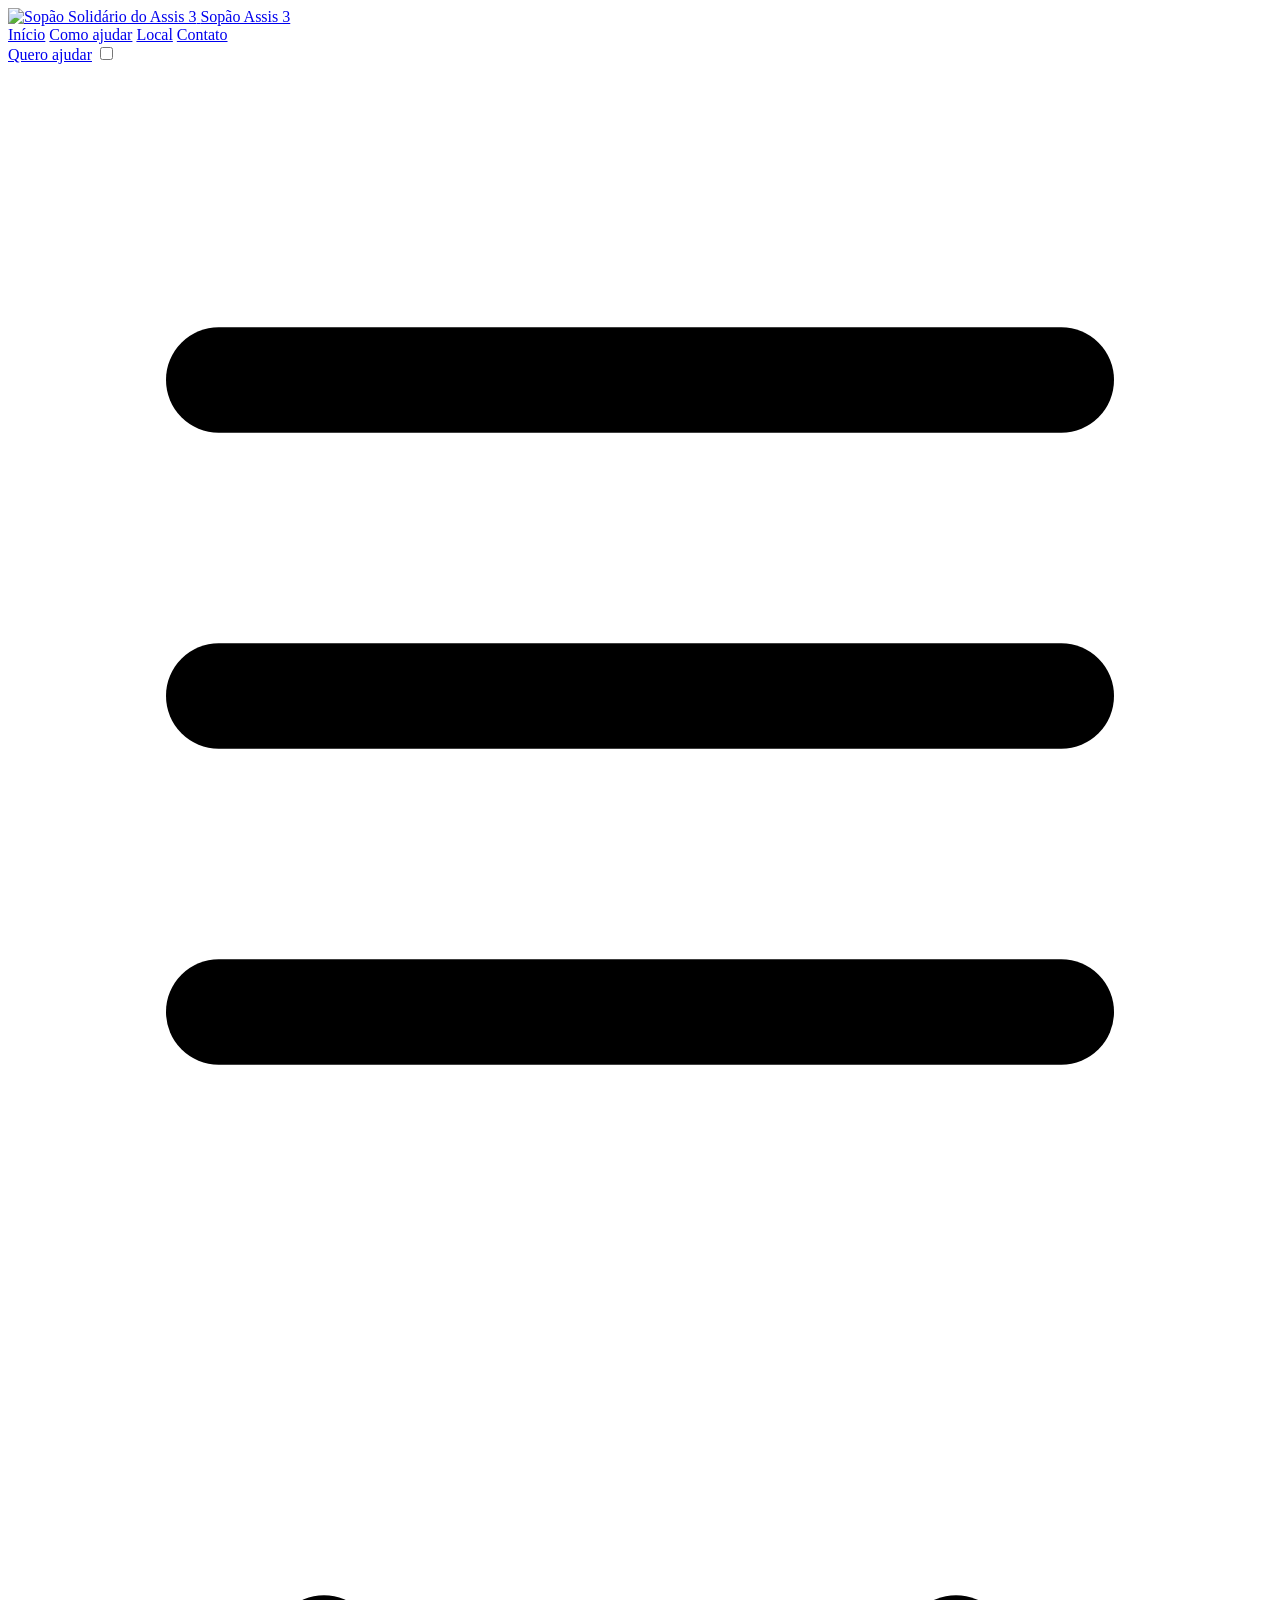
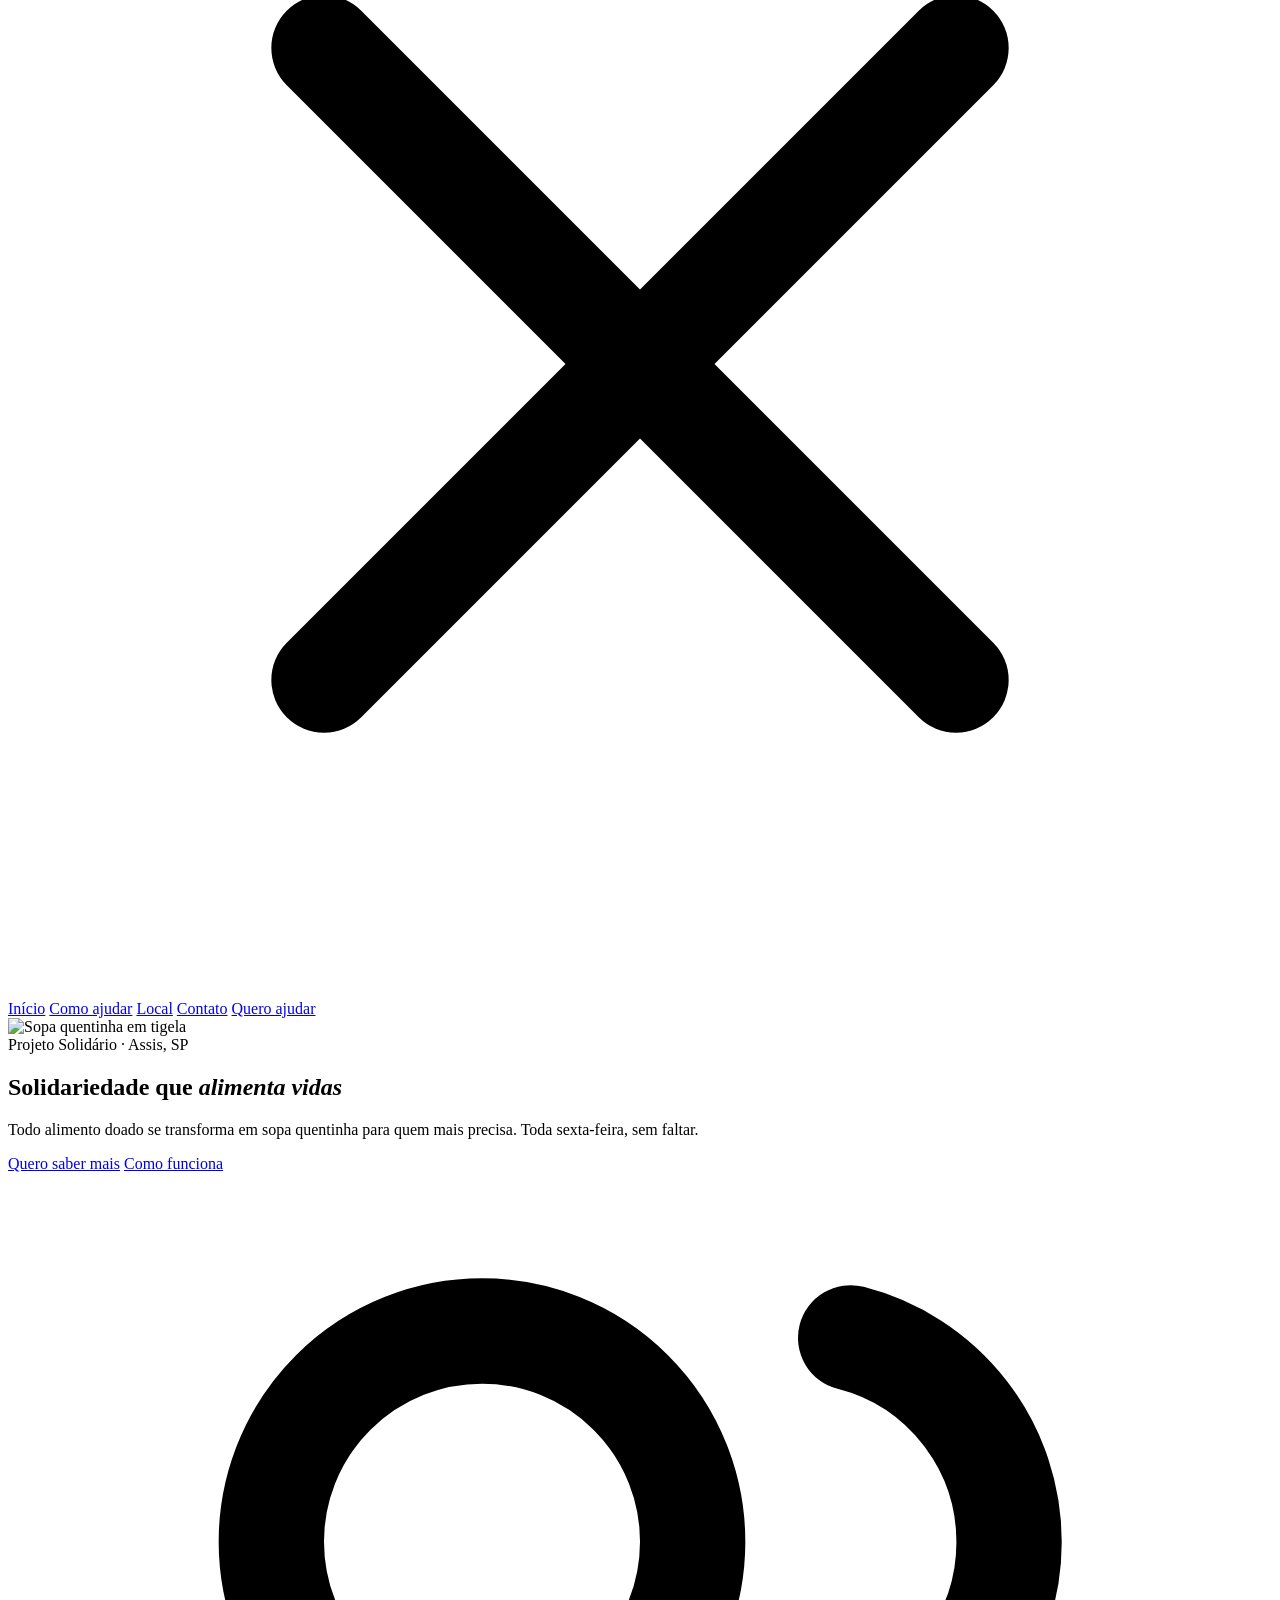
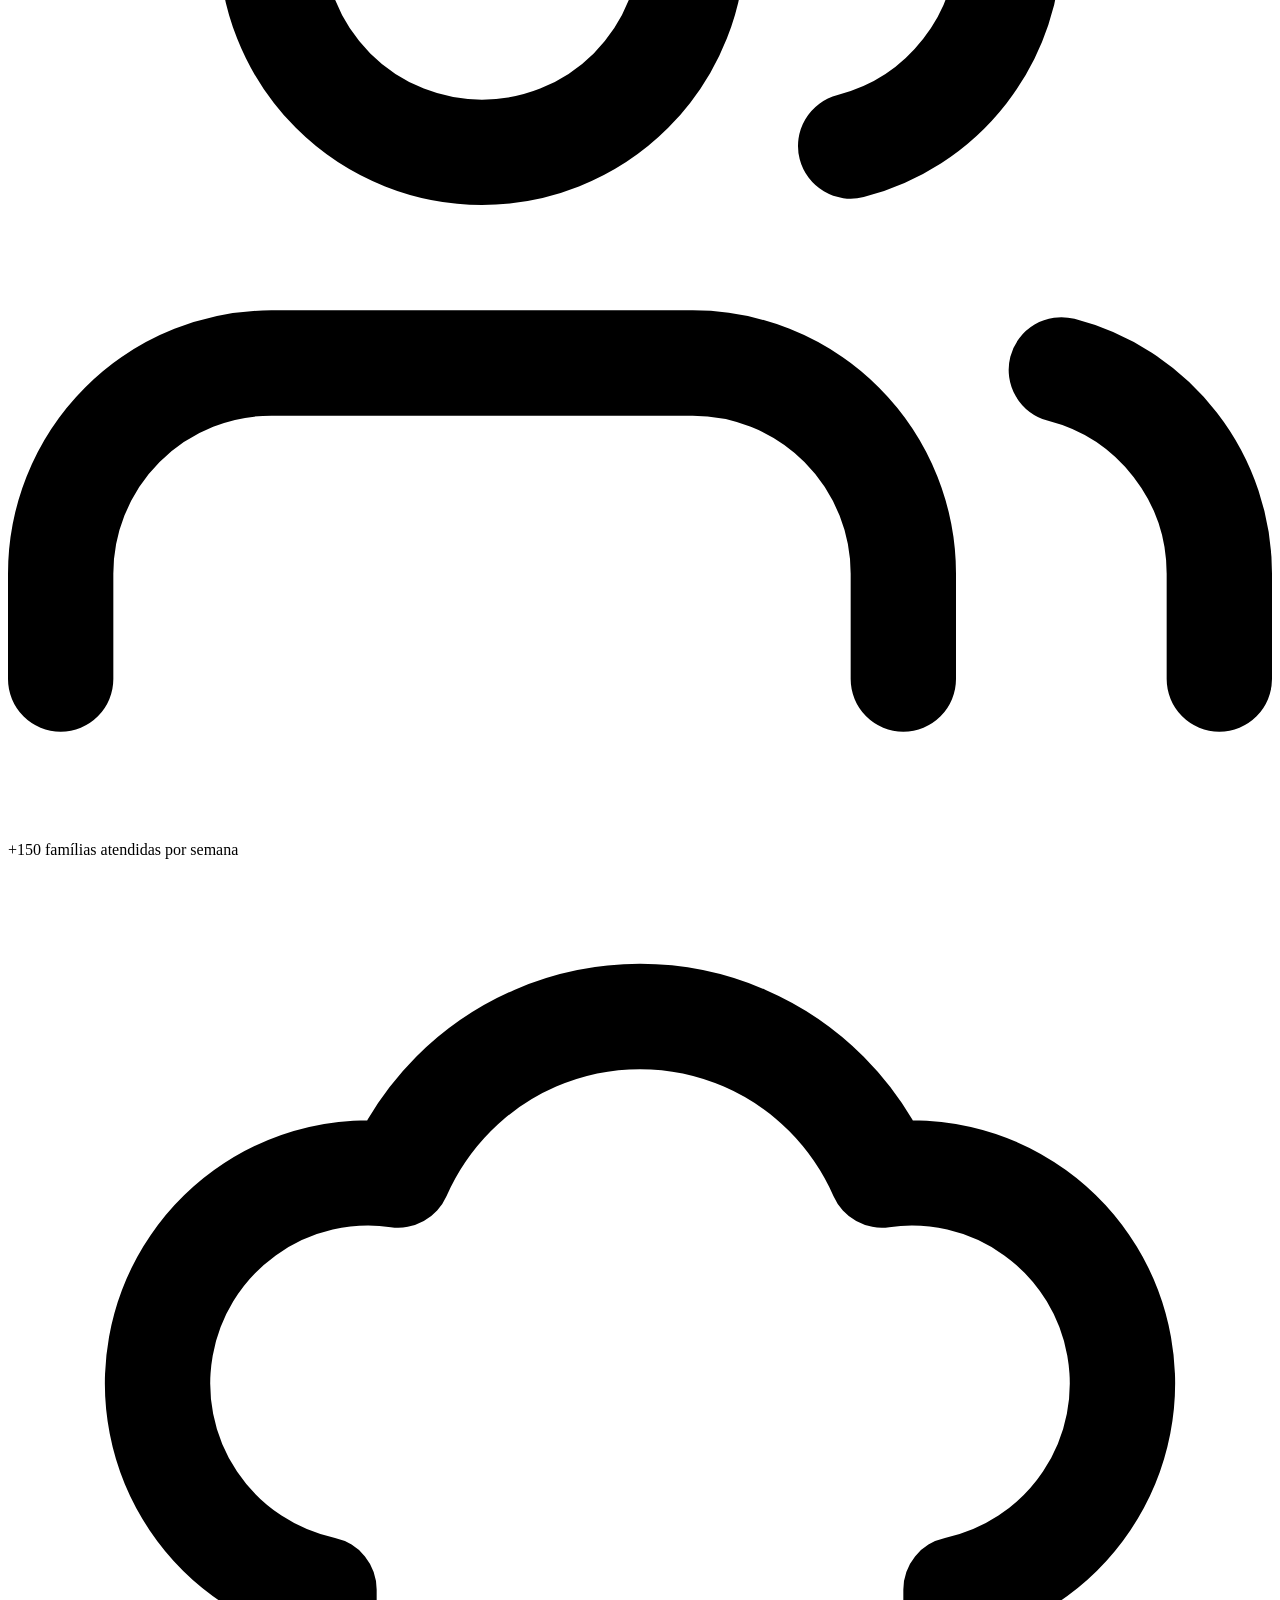
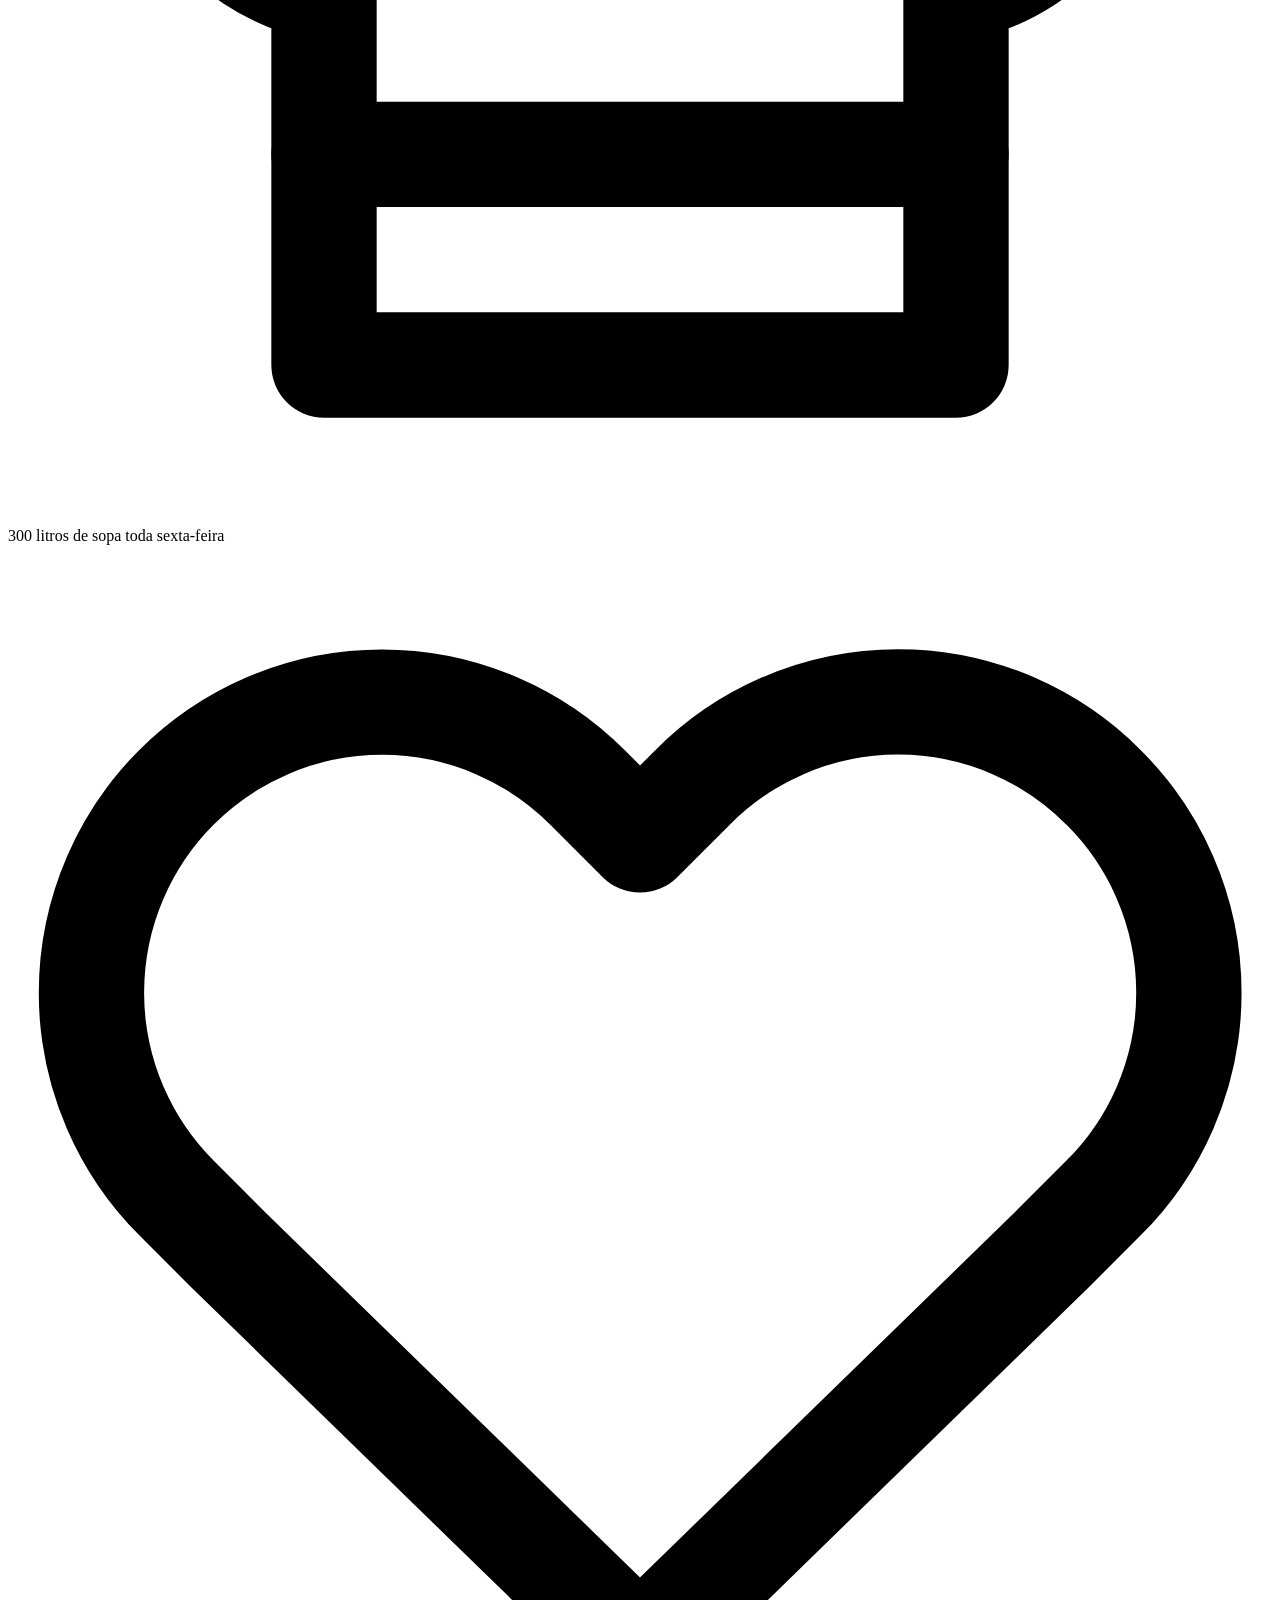
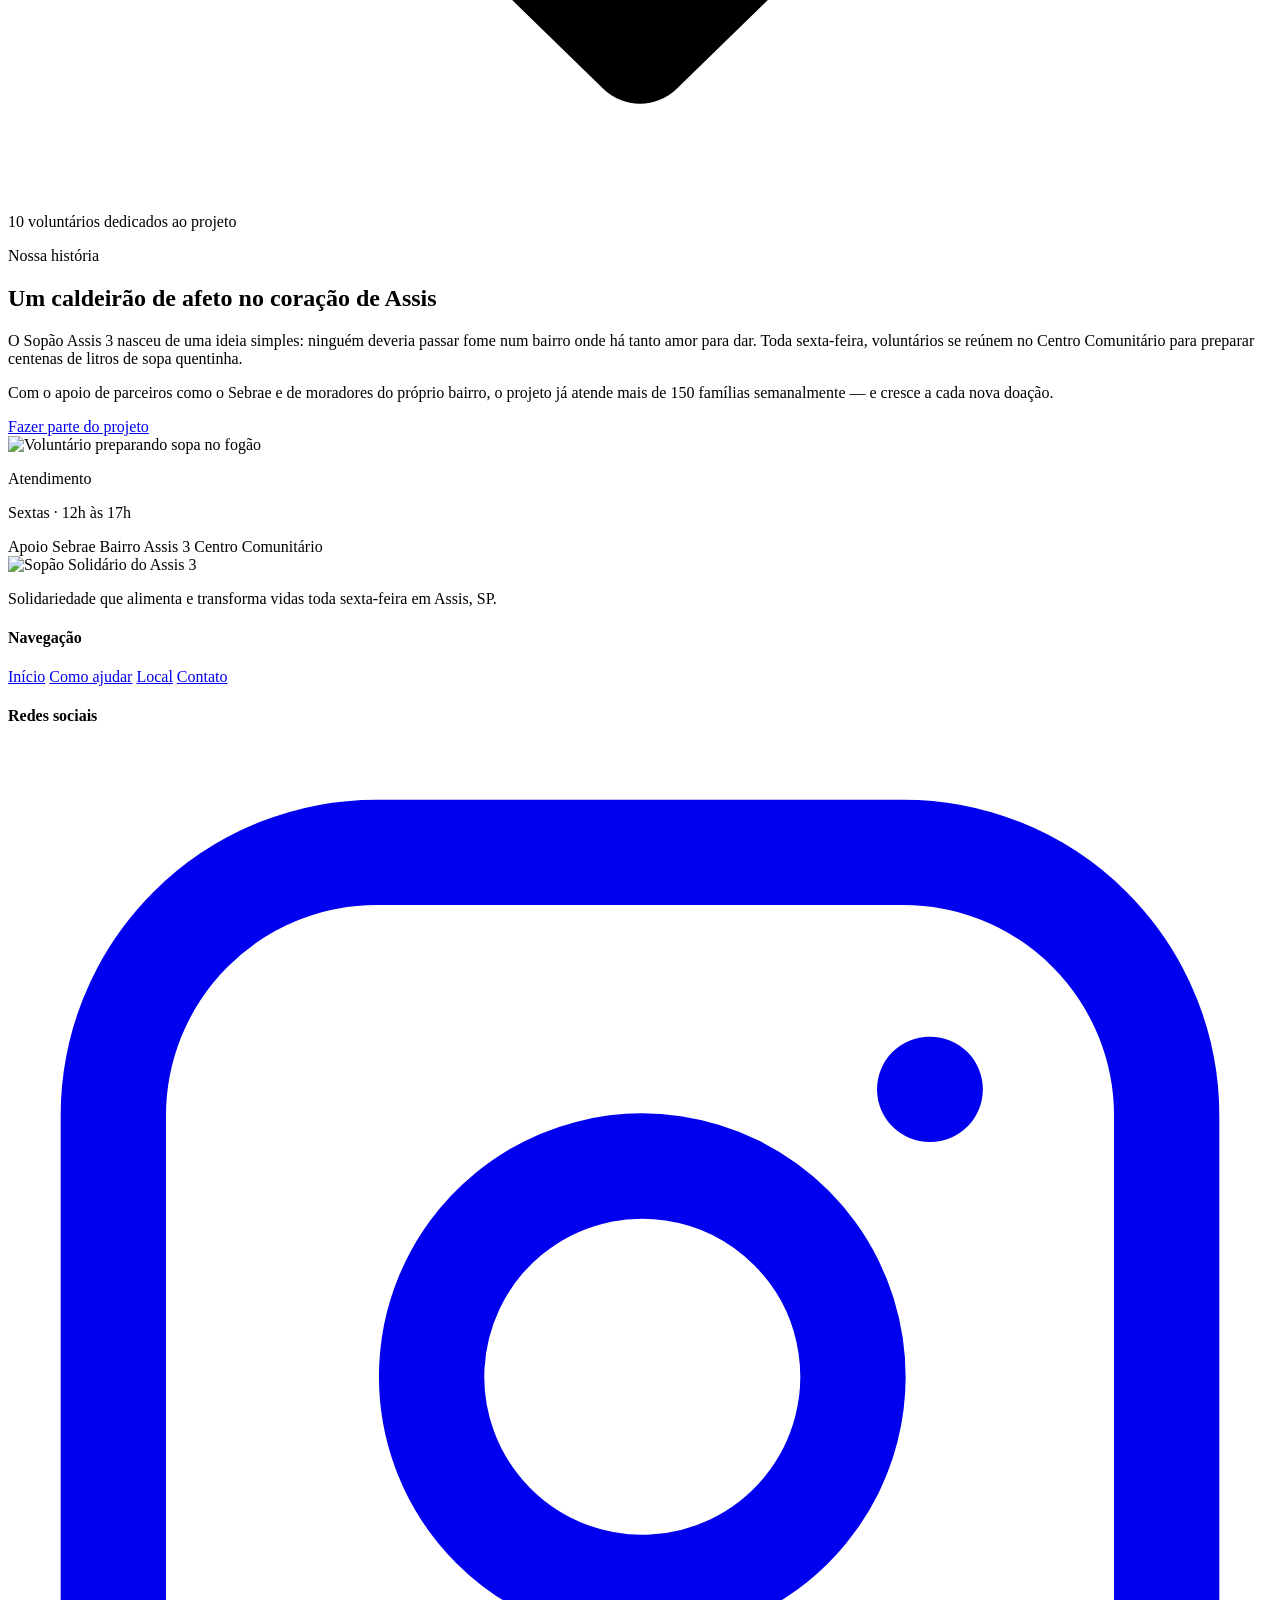
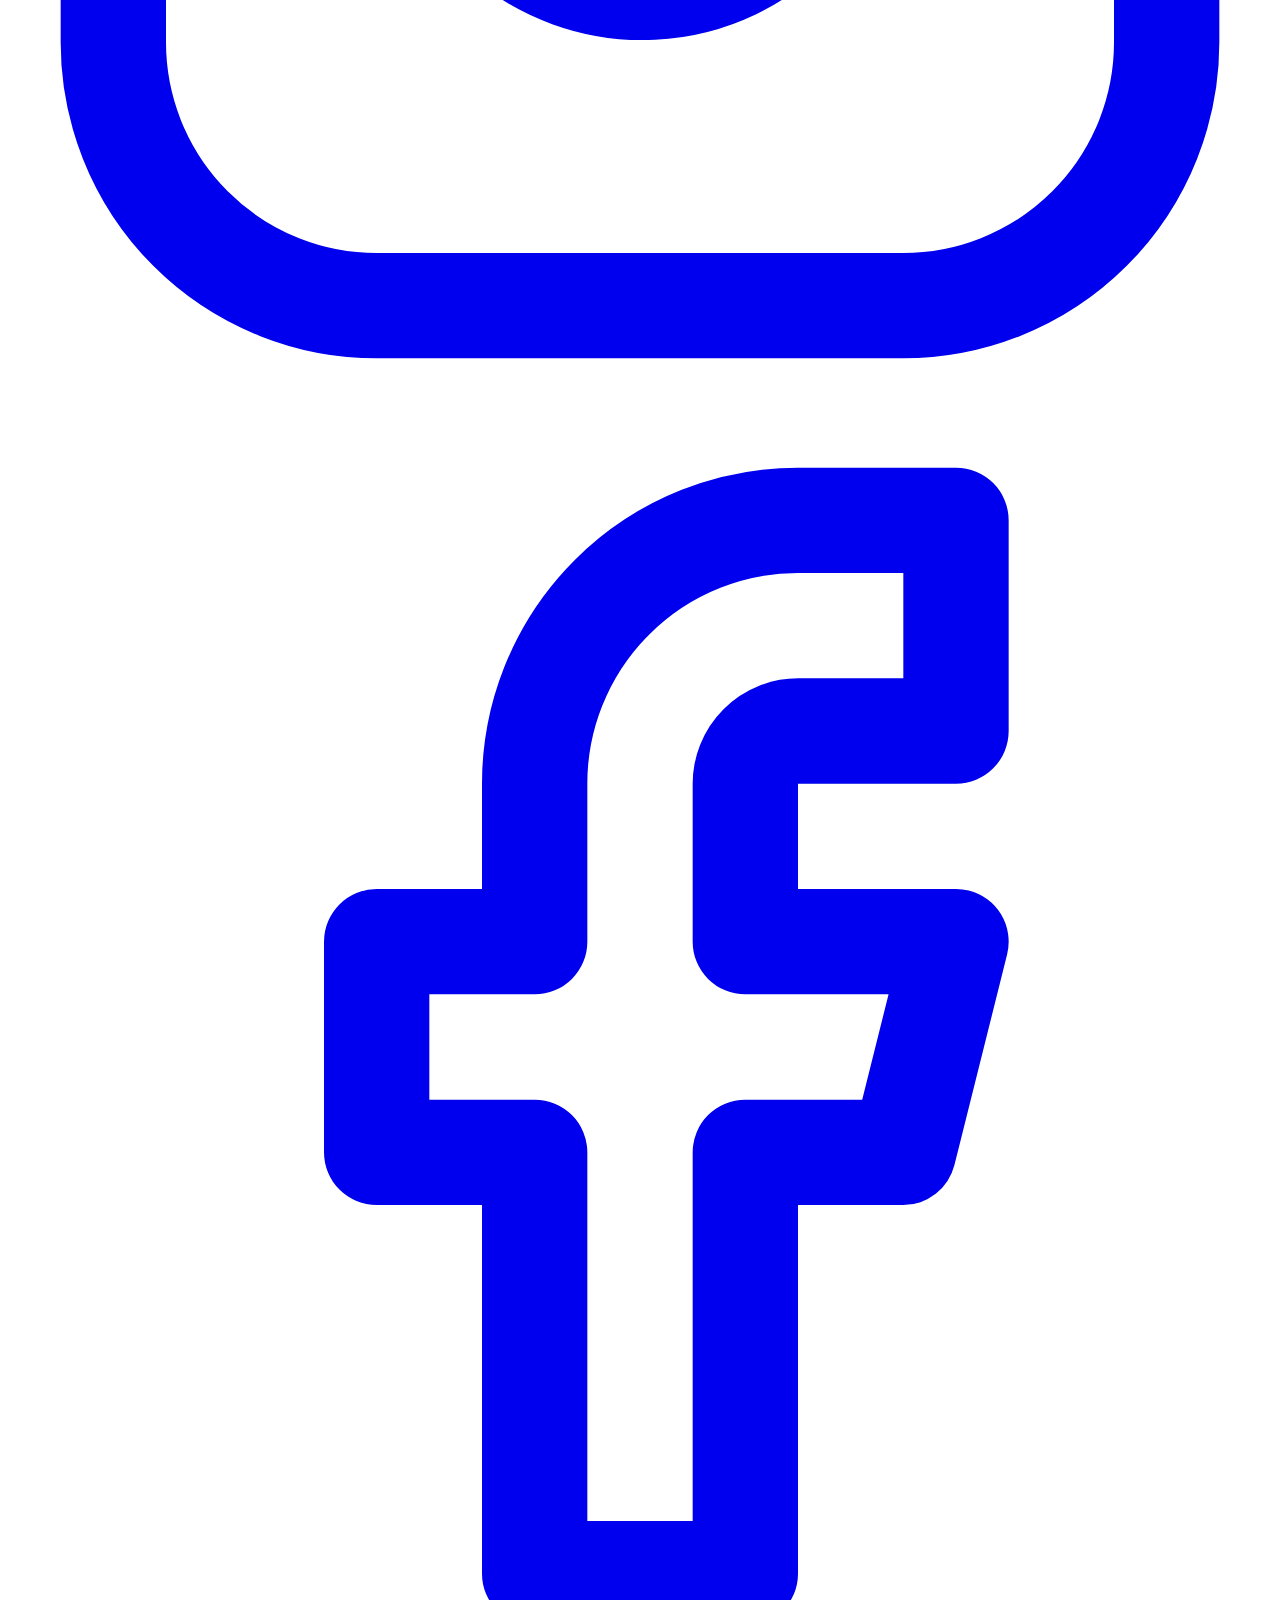
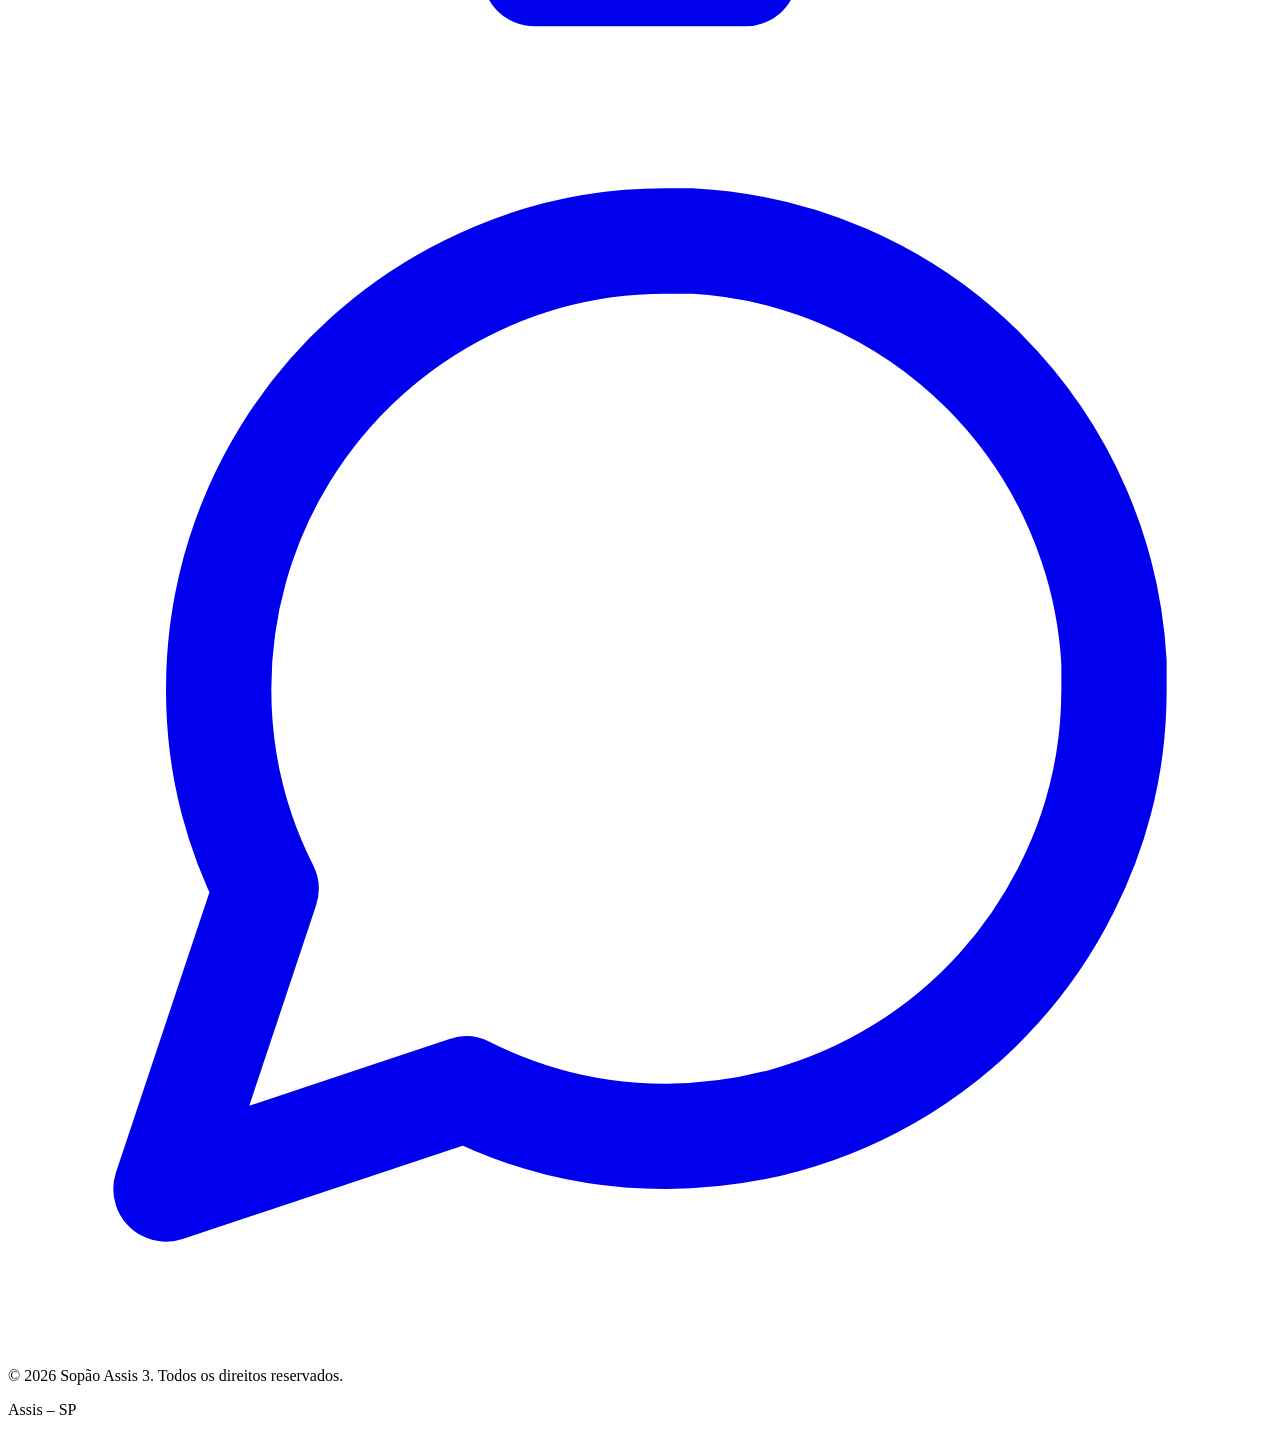
==== index.html @ 54052d15 "Add files via upload" ====
<!DOCTYPE html>
<html lang="pt-BR">
  <head>
    <meta charset="UTF-8" />
    <meta name="viewport" content="width=device-width, initial-scale=1.0" />
    <title>Sopão Assis 3</title>
    <meta name="description" content="Solidariedade que alimenta e transforma vidas toda sexta-feira em Assis, SP." />
    <link rel="preconnect" href="https://fonts.googleapis.com">
    <link rel="preconnect" href="https://fonts.gstatic.com" crossorigin>
    <link href="https://fonts.googleapis.com/css2?family=Fraunces:ital,opsz,wght@0,9..144,300;0,9..144,400;0,9..144,500;0,9..144,600;1,9..144,300;1,9..144,400;1,9..144,500&family=Plus+Jakarta+Sans:wght@400;500;600&display=swap" rel="stylesheet">
    <link rel="stylesheet" href="/styles/styles.css">
  </head>
  <body>
    <header class="site-header">
      <div class="nav-row">
        <a href="index.html" class="brand">
          <img class="logo" src="assets/foto/Logo_Sopao.png" alt="Sopão Solidário do Assis 3">
          <span>Sopão Assis 3</span>
        </a>

        <nav class="nav-links">
          <a href="index.html" aria-current="page">Início</a>
          <a href="como-ajudar.html">Como ajudar</a>
          <a href="Local.html">Local</a>
          <a href="contato.html">Contato</a>
          
        </nav>

        <div class="nav-actions">
          <a href="contato.html" class="btn btn-white nav-cta">Quero ajudar</a>
          <input type="checkbox" id="nav-toggle" class="nav-toggle" />
          <label for="nav-toggle" class="nav-toggle-label" aria-label="Abrir menu">
            <svg class="icon-menu" viewBox="0 0 24 24" fill="none" stroke="currentColor" stroke-width="2" stroke-linecap="round" stroke-linejoin="round"><line x1="4" y1="6" x2="20" y2="6"/><line x1="4" y1="12" x2="20" y2="12"/><line x1="4" y1="18" x2="20" y2="18"/></svg>
            <svg class="icon-close" viewBox="0 0 24 24" fill="none" stroke="currentColor" stroke-width="2" stroke-linecap="round" stroke-linejoin="round"><line x1="18" y1="6" x2="6" y2="18"/><line x1="6" y1="6" x2="18" y2="18"/></svg>
          </label>
        </div>
      </div>

      <div class="mobile-menu">
        <a href="index.html">Início</a>
        <a href="como-ajudar.html">Como ajudar</a>
        <a href="Local.html">Local</a>
        <a href="contato.html">Contato</a>
        <a href="contato.html" class="btn btn-white">Quero ajudar</a>
      </div>
    </header>
    <main>
      <section class="hero">
        <img class="hero-bg" src="https://images.unsplash.com/photo-1696071506684-98cc784a89df?w=1400&h=700&fit=crop&auto=format" alt="Sopa quentinha em tigela" />
        <div class="hero-overlay"></div>
        <div class="hero-inner">
          <span class="hero-badge">
            <span class="pulse-dot"></span>
            Projeto Solidário &middot; Assis, SP
          </span>
          <h1 class="hero-title">Solidariedade que <em>alimenta vidas</em></h1>
          <p class="hero-lead">Todo alimento doado se transforma em sopa quentinha para quem mais precisa. Toda sexta-feira, sem faltar.</p>
          <div class="hero-actions">
            <a href="como-ajudar.html" class="btn btn-white">Quero saber mais</a>
            <a href="contato.html" class="btn btn-outline-white">Como funciona</a>
          </div>
        </div>
      </section>

      <section class="stats">
        <div class="stats-grid">
          <div class="stat">
            <div class="stat-icon"><svg viewBox="0 0 24 24" fill="none" stroke="currentColor" stroke-width="2" stroke-linecap="round" stroke-linejoin="round"><path d="M17 21v-2a4 4 0 0 0-4-4H5a4 4 0 0 0-4 4v2"/><circle cx="9" cy="7" r="4"/><path d="M23 21v-2a4 4 0 0 0-3-3.87"/><path d="M16 3.13a4 4 0 0 1 0 7.75"/></svg></div>
            <span class="stat-value">+150 fam&iacute;lias</span>
            <span class="stat-label">atendidas por semana</span>
          </div>
          <div class="stat">
            <div class="stat-icon"><svg viewBox="0 0 24 24" fill="none" stroke="currentColor" stroke-width="2" stroke-linecap="round" stroke-linejoin="round"><path d="M6 13.87A4 4 0 0 1 7.41 6a5.11 5.11 0 0 1 1.05-1.54 5 5 0 0 1 7.08 0A5.11 5.11 0 0 1 16.59 6 4 4 0 0 1 18 13.87V21H6Z"/><line x1="6" y1="17" x2="18" y2="17"/></svg></div>
            <span class="stat-value">300 litros</span>
            <span class="stat-label">de sopa toda sexta-feira</span>
          </div>
          <div class="stat">
            <div class="stat-icon"><svg viewBox="0 0 24 24" fill="none" stroke="currentColor" stroke-width="2" stroke-linecap="round" stroke-linejoin="round"><path d="M20.8 4.6a5.5 5.5 0 0 0-7.8 0L12 5.6l-1-1a5.5 5.5 0 0 0-7.8 7.8l1 1L12 21l7.8-7.6 1-1a5.5 5.5 0 0 0 0-7.8z"/></svg></div>
            <span class="stat-value">10 volunt&aacute;rios</span>
            <span class="stat-label">dedicados ao projeto</span>
          </div>
        </div>
      </section>

      <section class="story">
        <div>
          <p class="eyebrow">Nossa hist&oacute;ria</p>
          <h2>Um caldeir&atilde;o de afeto no cora&ccedil;&atilde;o de Assis</h2>
          <p>O Sop&atilde;o Assis 3 nasceu de uma ideia simples: ningu&eacute;m deveria passar fome num bairro onde h&aacute; tanto amor para dar. Toda sexta-feira, volunt&aacute;rios se re&uacute;nem no Centro Comunit&aacute;rio para preparar centenas de litros de sopa quentinha.</p>
          <p>Com o apoio de parceiros como o Sebrae e de moradores do pr&oacute;prio bairro, o projeto j&aacute; atende mais de 150 fam&iacute;lias semanalmente &mdash; e cresce a cada nova doa&ccedil;&atilde;o.</p>
          <a href="como-ajudar.html" class="btn btn-primary">Fazer parte do projeto</a>
        </div>

        <div class="story-media">
          <img src="https://images.unsplash.com/photo-1652458316645-07971d6e52ea?w=700&h=520&fit=crop&auto=format" alt="Volunt&aacute;rio preparando sopa no fog&atilde;o" />
          <div class="story-badge">
            <p>Atendimento</p>
            <p>Sextas &middot; 12h &agrave;s 17h</p>
          </div>
        </div>
      </section>

      <section class="partners">
        <div class="partners-inner">
          <span class="partners-label">Apoio</span>
          <span class="partner-chip">Sebrae</span>
          <span class="partner-chip">Bairro Assis 3</span>
          <span class="partner-chip">Centro Comunit&aacute;rio</span>
        </div>
      </section>
    </main>
    <footer class="site-footer">
      <div class="footer-inner">
        <div class="footer-grid">
          <div>
            <div class="footer-brand">
              <img class="logo2" src="assets/foto/Logo_Sopao.png" alt="Sopão Solidário do Assis 3">
            </div>
            <p class="footer-desc">Solidariedade que alimenta e transforma vidas toda sexta-feira em Assis, SP.</p>
          </div>

          <div>
            <h4 class="footer-heading">Navegação</h4>
            <div class="footer-links">
              <a href="index.html">Início</a>
              <a href="como-ajudar.html">Como ajudar</a>
              <a href="Local.html">Local</a>
              <a href="contato.html">Contato</a>
            </div>
          </div>

          <div>
            <h4 class="footer-heading">Redes sociais</h4>
            <div class="footer-social">
              <a href="https://www.instagram.com/sopaoassis3?utm_source=ig_web_button_share_sheet&vrfl=ZDNlZDc0MzIxNw==" aria-label="Instagram" target="_blank"><svg viewBox="0 0 24 24" fill="none" stroke="currentColor" stroke-width="2" stroke-linecap="round" stroke-linejoin="round"><rect x="2" y="2" width="20" height="20" rx="5" ry="5"/><path d="M16 11.37A4 4 0 1 1 12.63 8 4 4 0 0 1 16 11.37z"/><line x1="17.5" y1="6.5" x2="17.51" y2="6.5"/></svg></a>

              <a href="https://www.facebook.com/Sopaomaosaarteassis3" aria-label="Facebook" target="_blank"><svg viewBox="0 0 24 24" fill="none" stroke="currentColor" stroke-width="2" stroke-linecap="round" stroke-linejoin="round"><path d="M18 2h-3a5 5 0 0 0-5 5v3H7v4h3v8h4v-8h3l1-4h-4V7a1 1 0 0 1 1-1h3z"/></svg></a>

              <a href="https://wa.me/5518997917614" aria-label="WhatsApp" target="_blank"><svg viewBox="0 0 24 24" fill="none" stroke="currentColor" stroke-width="2" stroke-linecap="round" stroke-linejoin="round"><path d="M21 11.5a8.38 8.38 0 0 1-.9 3.8 8.5 8.5 0 0 1-7.6 4.7 8.38 8.38 0 0 1-3.8-.9L3 21l1.9-5.7a8.38 8.38 0 0 1-.9-3.8 8.5 8.5 0 0 1 4.7-7.6 8.38 8.38 0 0 1 3.8-.9h.5a8.48 8.48 0 0 1 8 8v.5z"/></svg></a>
            </div>
          </div>
        </div>

        <div class="footer-bottom">
          <p>&copy; 2026 Sopão Assis 3. Todos os direitos reservados.</p>
          <p>Assis &ndash; SP</p>
        </div>
      </div>
    </footer>
  </body>
</html>
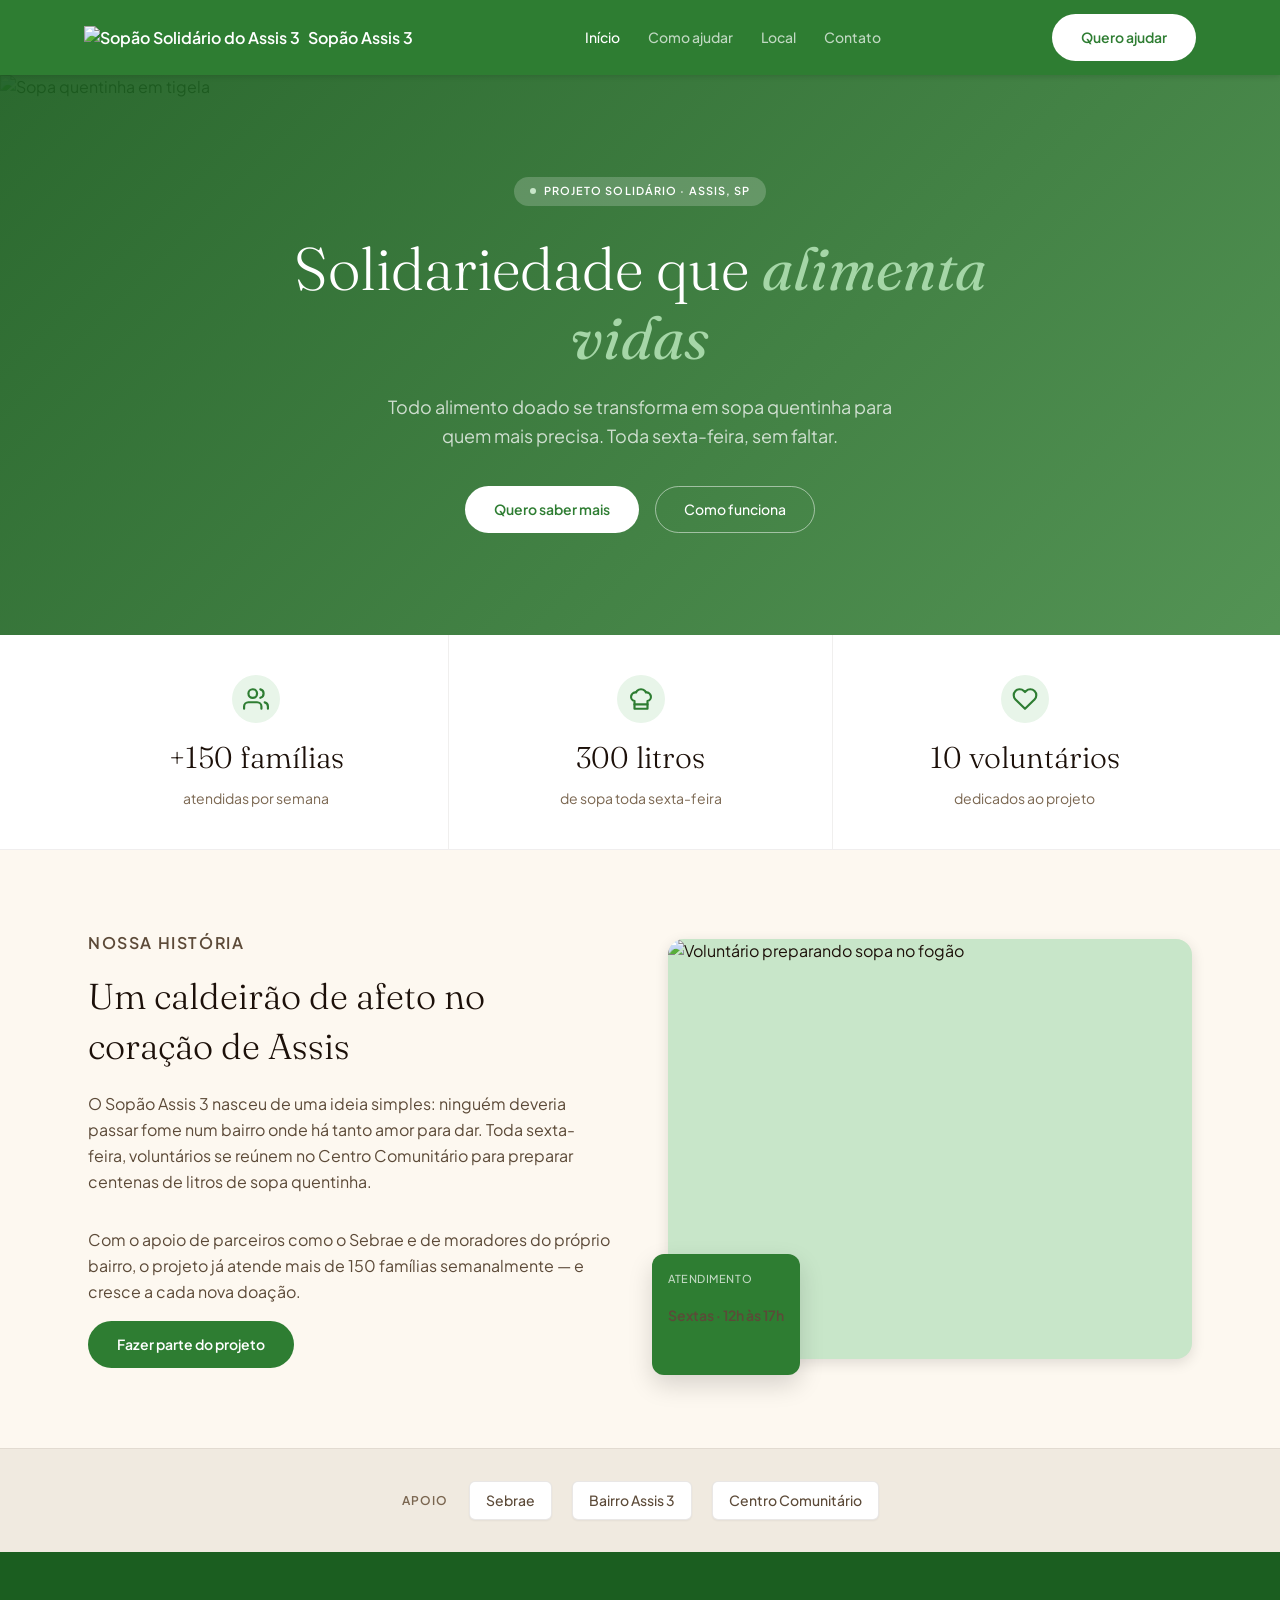
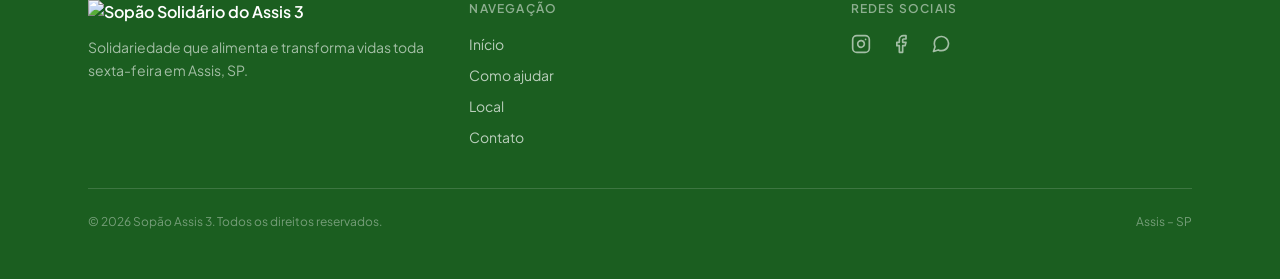
==== commit 96e0213e: "Atualizar o index.html" ====
--- a/index.html
+++ b/index.html
@@ -8,7 +8,7 @@
     <link rel="preconnect" href="https://fonts.googleapis.com">
     <link rel="preconnect" href="https://fonts.gstatic.com" crossorigin>
     <link href="https://fonts.googleapis.com/css2?family=Fraunces:ital,opsz,wght@0,9..144,300;0,9..144,400;0,9..144,500;0,9..144,600;1,9..144,300;1,9..144,400;1,9..144,500&family=Plus+Jakarta+Sans:wght@400;500;600&display=swap" rel="stylesheet">
-    <link rel="stylesheet" href="/styles/styles.css">
+    <link rel="stylesheet" href="styles.css">
   </head>
   <body>
     <header class="site-header">
@@ -36,13 +36,6 @@
         </div>
       </div>
 
-      <div class="mobile-menu">
-        <a href="index.html">Início</a>
-        <a href="como-ajudar.html">Como ajudar</a>
-        <a href="Local.html">Local</a>
-        <a href="contato.html">Contato</a>
-        <a href="contato.html" class="btn btn-white">Quero ajudar</a>
-      </div>
     </header>
     <main>
       <section class="hero">
--- a/styles.css
+++ b/styles.css
@@ -0,0 +1,881 @@
+
+:root {
+  --background: #FDF8F0;
+  --foreground: #1C1009;
+  --card: #FEFCF8;
+  --primary: #2E7D32;
+  --primary-dark: #1B5E20;
+  --primary-foreground: #FFFFFF;
+  --secondary: #F0EAE0;
+  --secondary-foreground: #3C2E20;
+  --muted: #EDE8DF;
+  --muted-foreground: #7A6650;
+  --accent: #B5620A;
+  --border: rgba(44, 24, 16, 0.10);
+  --border-soft: rgba(44, 24, 16, 0.07);
+  --border-strong: rgba(44, 24, 16, 0.12);
+  --input-background: #F7F3EB;
+  --placeholder: #BBA98A;
+  --text-dark: #1C1009;
+  --text-mid: #5C4A38;
+  --text-light: #7A6650;
+  --green-tint: #E8F5E9;
+  --green-tint-2: #C8E6C9;
+  --sand-tint: #F5F0E8;
+  --sand-tint-2: #EDE8DF;
+  --sand-tint-3: #F0EAE0;
+  --error: #D4183D;
+
+  --font-display: 'Fraunces', serif;
+  --font-body: 'Plus Jakarta Sans', sans-serif;
+
+  --container-max: 72rem; 
+}
+
+*, *::before, *::after { box-sizing: border-box; }
+html { -webkit-text-size-adjust: 100%; }
+body {
+  margin: 0;
+  background-color: var(--background);
+  color: var(--foreground);
+  font-family: var(--font-body);
+  font-size: 16px;
+  line-height: 1.5;
+  -webkit-font-smoothing: antialiased;
+}
+h1, h2, h3, h4, p, figure { margin: 0; }
+ul { list-style: none; margin: 0; padding: 0; }
+a { color: inherit; text-decoration: none; }
+img { max-width: 100%; display: block; }
+button, input, select, textarea {
+  font: inherit;
+  color: inherit;
+  letter-spacing: inherit;
+}
+button { cursor: pointer; }
+em { font-style: italic; }
+
+.container {
+  max-width: var(--container-max);
+  margin-inline: auto;
+  padding-inline: 1.5rem;
+}
+
+.visually-hidden {
+  position: absolute;
+  width: 1px; height: 1px;
+  padding: 0; margin: -1px;
+  overflow: hidden;
+  clip: rect(0,0,0,0);
+  white-space: nowrap;
+  border: 0;
+}
+
+
+.btn {
+  display: inline-flex;
+  align-items: center;
+  justify-content: center;
+  gap: 0.5rem;
+  font-weight: 600;
+  font-size: 0.875rem;
+  padding: 0.75rem 1.75rem;
+  border-radius: 999px;
+  border: 1px solid transparent;
+  transition: background-color .2s ease, color .2s ease, border-color .2s ease;
+}
+.btn-white {
+  background-color: #fff;
+  color: var(--primary);
+}
+.btn-white:hover { background-color: var(--green-tint); }
+
+.btn-outline-white {
+  background-color: transparent;
+  border-color: rgba(255,255,255,0.5);
+  color: #fff;
+  font-weight: 500;
+}
+.btn-outline-white:hover { background-color: rgba(255,255,255,0.1); }
+
+.btn-primary {
+  background-color: var(--primary);
+  color: #fff;
+}
+.btn-primary:hover { background-color: #256329; }
+.btn-primary:disabled { opacity: 0.6; cursor: not-allowed; }
+
+
+.site-header {
+  position: sticky;
+  top: 0;
+  z-index: 50;
+  background-color: var(--primary);
+  box-shadow: 0 1px 6px rgba(0,0,0,0.15);
+}
+.nav-row {
+  max-width: var(--container-max);
+  margin-inline: auto;
+  padding: 0.875rem 1.25rem;
+  display: flex;
+  align-items: center;
+  justify-content: space-between;
+  gap: 1.5rem;
+}
+.brand {
+  display: flex;
+  align-items: center;
+  gap: 0.5rem;
+  color: #fff;
+  font-weight: 600;
+  font-size: 1rem;
+  flex-shrink: 0;
+}
+.nav-links {
+  display: none;
+  align-items: center;
+  gap: 1.75rem;
+}
+.nav-links a {
+  color: rgba(255,255,255,0.7);
+  font-size: 0.875rem;
+  font-weight: 500;
+  transition: color .2s ease;
+}
+.nav-links a:hover,
+.nav-links a[aria-current="page"] {
+  color: #fff;
+}
+.nav-actions {
+  display: flex;
+  align-items: center;
+  gap: 0.75rem;
+}
+.nav-cta {
+  display: none;
+}
+.nav-toggle-label {
+  display: inline-flex;
+  color: #fff;
+  padding: 0.25rem;
+  cursor: pointer;
+}
+.nav-toggle-label svg { width: 22px; height: 22px; }
+.nav-toggle-label .icon-close { display: none; }
+
+.nav-toggle {
+  position: absolute;
+  opacity: 0;
+  pointer-events: none;
+}
+
+.mobile-menu {
+  display: none;
+  background-color: var(--primary-dark);
+  border-top: 1px solid rgba(255,255,255,0.2);
+  padding: 1rem 1.25rem;
+  flex-direction: column;
+  gap: 1rem;
+}
+.mobile-menu a {
+  color: rgba(255,255,255,0.9);
+  font-size: 0.875rem;
+  font-weight: 500;
+}
+.mobile-menu .btn {
+  align-self: flex-start;
+  margin-top: 0.25rem;
+}
+
+.nav-toggle:checked ~ .mobile-menu {
+  display: flex;
+}
+.nav-toggle:checked ~ .nav-actions .nav-toggle-label .icon-menu { display: none; }
+.nav-toggle:checked ~ .nav-actions .nav-toggle-label .icon-close { display: inline-flex; }
+
+@media (min-width: 768px) {
+  .nav-links { display: flex; }
+  .nav-cta { display: inline-flex; }
+  .nav-toggle-label { display: none; }
+  .mobile-menu { display: none !important; }
+}
+
+
+.site-footer {
+  background-color: var(--primary-dark);
+  color: rgba(255,255,255,0.8);
+}
+.footer-inner {
+  max-width: var(--container-max);
+  margin-inline: auto;
+  padding: 3rem 1.5rem;
+}
+.footer-grid {
+  display: grid;
+  grid-template-columns: 1fr;
+  gap: 2.5rem;
+  padding-bottom: 2.5rem;
+  border-bottom: 1px solid rgba(255,255,255,0.15);
+}
+.footer-brand {
+  display: flex;
+  align-items: center;
+  gap: 0.5rem;
+  color: #fff;
+  font-weight: 600;
+  font-size: 1rem;
+  margin-bottom: 0.75rem;
+}
+.footer-desc {
+  font-size: 0.875rem;
+  line-height: 1.625;
+  color: rgba(255,255,255,0.6);
+  max-width: 26rem;
+}
+.footer-heading {
+  color: rgba(255,255,255,0.5);
+  font-size: 0.75rem;
+  font-weight: 600;
+  text-transform: uppercase;
+  letter-spacing: 0.1em;
+  margin-bottom: 1rem;
+}
+.footer-links {
+  display: flex;
+  flex-direction: column;
+  gap: 0.625rem;
+}
+.footer-links a {
+  font-size: 0.875rem;
+  color: rgba(255,255,255,0.7);
+  transition: color .2s ease;
+}
+.footer-links a:hover { color: #fff; }
+.footer-social {
+  display: flex;
+  gap: 1.25rem;
+}
+.footer-social a {
+  color: rgba(255,255,255,0.6);
+  transition: color .2s ease;
+}
+.footer-social a:hover { color: #fff; }
+.footer-social svg { width: 20px; height: 20px; }
+.footer-bottom {
+  padding-top: 1.5rem;
+  display: flex;
+  flex-direction: column;
+  align-items: center;
+  gap: 0.5rem;
+  font-size: 0.75rem;
+  color: rgba(255,255,255,0.4);
+}
+
+@media (min-width: 768px) {
+  .footer-grid { grid-template-columns: repeat(3, 1fr); }
+}
+@media (min-width: 640px) {
+  .footer-bottom { flex-direction: row; justify-content: space-between; }
+}
+
+
+.hero {
+  position: relative;
+  overflow: hidden;
+  min-height: 560px;
+  display: flex;
+  align-items: center;
+}
+.hero-bg {
+  position: absolute;
+  inset: 0;
+  width: 100%;
+  height: 100%;
+  object-fit: cover;
+}
+.hero-overlay {
+  position: absolute;
+  inset: 0;
+  background: linear-gradient(135deg, rgba(27,94,32,0.93) 0%, rgba(46,125,50,0.82) 100%);
+}
+.hero-inner {
+  position: relative;
+  max-width: var(--container-max);
+  margin-inline: auto;
+  padding: 6rem 1.5rem;
+  width: 100%;
+  display: flex;
+  flex-direction: column;
+  align-items: center;
+  text-align: center;
+}
+.hero-badge {
+  display: inline-flex;
+  align-items: center;
+  gap: 0.5rem;
+  background-color: rgba(255,255,255,0.2);
+  color: #fff;
+  font-size: 11px;
+  font-weight: 600;
+  text-transform: uppercase;
+  letter-spacing: 0.1em;
+  padding: 0.375rem 1rem;
+  border-radius: 999px;
+  margin-bottom: 1.75rem;
+}
+.pulse-dot {
+  width: 6px; height: 6px;
+  border-radius: 999px;
+  background-color: var(--green-tint-2);
+  animation: pulse 2s cubic-bezier(.4,0,.6,1) infinite;
+}
+@keyframes pulse { 50% { opacity: .5; } }
+
+.hero-title {
+  font-family: var(--font-display);
+  font-weight: 300;
+  color: #fff;
+  line-height: 1.15;
+  font-size: 2.25rem;
+  max-width: 48rem;
+  margin-bottom: 1.25rem;
+}
+.hero-title em {
+  font-weight: 400;
+  color: #A5D6A7;
+}
+.hero-lead {
+  color: rgba(255,255,255,0.75);
+  font-size: 1rem;
+  max-width: 32rem;
+  line-height: 1.625;
+  margin-bottom: 2.25rem;
+}
+.hero-actions {
+  display: flex;
+  gap: 1rem;
+  flex-wrap: wrap;
+  justify-content: center;
+}
+
+@media (min-width: 640px) {
+  .hero-title { font-size: 3rem; }
+  .hero-lead { font-size: 1.125rem; }
+}
+@media (min-width: 768px) {
+  .hero-title { font-size: 3.75rem; }
+}
+
+
+.stats {
+  background-color: #fff;
+  border-bottom: 1px solid var(--border-soft);
+}
+.stats-grid {
+  max-width: var(--container-max);
+  margin-inline: auto;
+  display: grid;
+  grid-template-columns: 1fr;
+}
+.stat {
+  display: flex;
+  flex-direction: column;
+  align-items: center;
+  text-align: center;
+  padding: 2.5rem 2rem;
+  gap: 0.5rem;
+  border-top: 1px solid var(--border-soft);
+}
+.stat:first-child { border-top: none; }
+.stat-icon {
+  width: 3rem; height: 3rem;
+  border-radius: 999px;
+  background-color: var(--green-tint);
+  display: flex;
+  align-items: center;
+  justify-content: center;
+  color: var(--primary);
+  margin-bottom: 0.25rem;
+}
+.stat-icon svg { width: 26px; height: 26px; }
+.stat-value {
+  font-family: var(--font-display);
+  font-weight: 300;
+  font-size: 1.875rem;
+  color: var(--text-dark);
+}
+.stat-label {
+  font-size: 0.875rem;
+  color: var(--text-light);
+}
+@media (min-width: 640px) {
+  .stats-grid { grid-template-columns: repeat(3, 1fr); }
+  .stat { border-top: none; border-left: 1px solid var(--border-soft); }
+  .stat:first-child { border-left: none; }
+}
+
+
+.story {
+  max-width: var(--container-max);
+  margin-inline: auto;
+  padding: 5rem 1.5rem;
+  display: grid;
+  grid-template-columns: 1fr;
+  gap: 3.5rem;
+  align-items: center;
+}
+.eyebrow {
+  font-size: 0.75rem;
+  font-weight: 600;
+  text-transform: uppercase;
+  letter-spacing: 0.1em;
+  color: var(--primary);
+  margin-bottom: 0.75rem;
+}
+.story h2 {
+  font-family: var(--font-display);
+  font-weight: 300;
+  font-size: 1.875rem;
+  line-height: 1.375;
+  color: var(--text-dark);
+  margin-bottom: 1.25rem;
+}
+.story p {
+  color: var(--text-mid);
+  line-height: 1.625;
+  font-size: 0.9375rem;
+  margin-bottom: 1rem;
+}
+.story p:nth-of-type(2) { margin-bottom: 2rem; }
+.story-media {
+  position: relative;
+}
+.story-media img {
+  width: 100%;
+  height: 20rem;
+  object-fit: cover;
+  border-radius: 1rem;
+  background-color: var(--green-tint-2);
+  box-shadow: 0 4px 14px rgba(0,0,0,0.12);
+}
+.story-badge {
+  position: absolute;
+  bottom: -1rem;
+  left: -1rem;
+  background-color: var(--primary);
+  color: #fff;
+  border-radius: 0.75rem;
+  padding: 1rem;
+  box-shadow: 0 10px 25px rgba(0,0,0,0.15);
+}
+.story-badge p:first-child {
+  font-size: 11px;
+  font-weight: 500;
+  color: rgba(255,255,255,0.7);
+  text-transform: uppercase;
+  letter-spacing: 0.05em;
+}
+.story-badge p:last-child {
+  font-size: 0.875rem;
+  font-weight: 600;
+  margin-top: 0.125rem;
+}
+
+@media (min-width: 768px) {
+  .story { grid-template-columns: 1fr 1fr; }
+  .story h2 { font-size: 2.25rem; }
+  .story p { font-size: 1rem; }
+  .story-media img { height: 26.25rem; }
+}
+
+
+.partners {
+  background-color: var(--sand-tint-3);
+  border-top: 1px solid var(--border-soft);
+}
+.partners-inner {
+  max-width: var(--container-max);
+  margin-inline: auto;
+  padding: 2rem 1.5rem;
+  display: flex;
+  flex-wrap: wrap;
+  align-items: center;
+  justify-content: center;
+  gap: 1.25rem;
+}
+.partners-label {
+  font-size: 0.75rem;
+  font-weight: 600;
+  text-transform: uppercase;
+  letter-spacing: 0.1em;
+  color: var(--text-light);
+}
+.partner-chip {
+  background-color: #fff;
+  border: 1px solid var(--border);
+  border-radius: 0.375rem;
+  padding: 0.5rem 1rem;
+  font-size: 0.875rem;
+  color: var(--text-mid);
+  font-weight: 500;
+  box-shadow: 0 1px 2px rgba(0,0,0,0.05);
+}
+
+
+.page-header {
+  max-width: var(--container-max);
+  margin-inline: auto;
+  padding: 4rem 1.5rem 3rem;
+  text-align: center;
+}
+.page-header h1 {
+  font-family: var(--font-display);
+  font-weight: 300;
+  font-size: 2.25rem;
+  line-height: 1.2;
+  color: var(--text-dark);
+  margin-bottom: 1.25rem;
+}
+.page-header h1 em { font-weight: 400; }
+.page-header p {
+  color: var(--text-mid);
+  font-size: 1rem;
+  line-height: 1.625;
+  max-width: 32rem;
+  margin-inline: auto;
+}
+@media (min-width: 768px) {
+  .page-header h1 { font-size: 3rem; }
+}
+
+
+.ways {
+  border-top: 1px solid var(--border-soft);
+}
+.way {
+  display: grid;
+  grid-template-columns: 1fr;
+  border-bottom: 1px solid var(--border-soft);
+}
+.way-text {
+  display: flex;
+  flex-direction: column;
+  justify-content: center;
+  padding: 3.5rem 2rem;
+}
+.way-icon {
+  width: 2.5rem; height: 2.5rem;
+  border-radius: 999px;
+  background-color: var(--green-tint);
+  color: var(--primary);
+  display: flex;
+  align-items: center;
+  justify-content: center;
+  margin-bottom: 1.25rem;
+}
+.way-icon svg { width: 20px; height: 20px; }
+.way-text h2 {
+  font-family: var(--font-display);
+  font-weight: 300;
+  font-size: 1.5rem;
+  color: var(--text-dark);
+  margin-bottom: 0.75rem;
+}
+.way-text p {
+  color: var(--text-mid);
+  line-height: 1.625;
+  font-size: 0.9375rem;
+  max-width: 28rem;
+}
+.way-media {
+  background-color: var(--sand-tint-2);
+  min-height: 280px;
+  overflow: hidden;
+}
+.way-media img {
+  width: 100%;
+  height: 100%;
+  object-fit: cover;
+}
+@media (min-width: 768px) {
+  .way { grid-template-columns: 1fr 1fr; }
+  .way-text { padding: 3.5rem 3.5rem; border-right: 1px solid var(--border-soft); }
+  .way-media { min-height: 380px; }
+  .way-text h2 { font-size: 1.875rem; }
+  .way-text p { font-size: 1rem; }
+  .way-reverse .way-text { border-right: none; border-left: 1px solid var(--border-soft); order: 2; }
+  .way-reverse .way-media { order: 1; }
+}
+
+.cta-strip {
+  background-color: var(--primary);
+  padding: 2.5rem 1.5rem;
+}
+.cta-strip-inner {
+  max-width: var(--container-max);
+  margin-inline: auto;
+  display: flex;
+  flex-direction: column;
+  align-items: center;
+  justify-content: space-between;
+  gap: 1.25rem;
+  text-align: center;
+}
+.cta-strip p {
+  font-family: var(--font-display);
+  font-weight: 300;
+  font-size: 1.5rem;
+  color: #fff;
+}
+@media (min-width: 640px) {
+  .cta-strip-inner { flex-direction: row; text-align: left; }
+}
+
+
+
+.contact-section {
+  max-width: var(--container-max);
+  margin-inline: auto;
+  padding: 4rem 1.5rem;
+}
+.contact-header { text-align: center; margin-bottom: 2.5rem; }
+.contact-grid {
+  display: grid;
+  grid-template-columns: 1fr;
+  border: 1px solid var(--border);
+  border-radius: 1rem;
+  overflow: hidden;
+  background-color: #fff;
+  box-shadow: 0 1px 3px rgba(0,0,0,0.08);
+}
+.contact-form-col {
+  padding: 2rem;
+  border-bottom: 1px solid var(--border-soft);
+}
+.contact-form-col h3 {
+  font-family: var(--font-display);
+  font-weight: 300;
+  font-size: 1.5rem;
+  color: var(--text-dark);
+  margin-bottom: 0.25rem;
+}
+form.contact-form {
+  display: flex;
+  flex-direction: column;
+  gap: 1.25rem;
+  margin-top: 1.25rem;
+}
+.form-row {
+  display: grid;
+  grid-template-columns: 1fr;
+  gap: 1rem;
+}
+.field label {
+  display: block;
+  font-size: 11px;
+  font-weight: 600;
+  text-transform: uppercase;
+  letter-spacing: 0.1em;
+  color: var(--text-light);
+  margin-bottom: 0.375rem;
+}
+.field input,
+.field select,
+.field textarea {
+  width: 100%;
+  border: 1px solid var(--border-strong);
+  border-radius: 0.5rem;
+  padding: 0.625rem 1rem;
+  font-size: 0.875rem;
+  color: var(--text-dark);
+  background-color: var(--input-background);
+  transition: border-color .2s ease, box-shadow .2s ease;
+}
+.field input::placeholder,
+.field textarea::placeholder { color: var(--placeholder); }
+.field input:focus,
+.field select:focus,
+.field textarea:focus {
+  outline: none;
+  border-color: var(--primary);
+  box-shadow: 0 0 0 3px rgba(46,125,50,0.15);
+}
+.field textarea { resize: vertical; min-height: 7.5rem; }
+
+.contact-info-col {
+  background-color: var(--sand-tint);
+  padding: 2rem;
+  display: flex;
+  flex-direction: column;
+  gap: 2rem;
+  justify-content: center;
+}
+.info-item {
+  display: flex;
+  align-items: flex-start;
+  gap: 1rem;
+}
+.info-icon {
+  width: 2.25rem; height: 2.25rem;
+  border-radius: 999px;
+  background-color: #fff;
+  box-shadow: 0 1px 3px rgba(0,0,0,0.1);
+  display: flex;
+  align-items: center;
+  justify-content: center;
+  color: var(--primary);
+  flex-shrink: 0;
+  margin-top: 0.125rem;
+}
+.info-icon svg { width: 18px; height: 18px; }
+.info-item p:first-of-type {
+  font-size: 11px;
+  font-weight: 600;
+  text-transform: uppercase;
+  letter-spacing: 0.1em;
+  color: var(--text-light);
+  margin-bottom: 0.25rem;
+}
+.info-item a,
+.info-item p.info-detail {
+  font-size: 0.875rem;
+  font-weight: 500;
+  color: var(--text-dark);
+  line-height: 1.375;
+}
+.info-item a { color: var(--primary); }
+.info-item a:hover { text-decoration: underline; }
+
+@media (min-width: 640px) {
+  .form-row { grid-template-columns: 1fr 1fr; }
+}
+@media (min-width: 768px) {
+  .contact-grid { grid-template-columns: 3fr 2fr; }
+  .contact-form-col { padding: 2.5rem; border-bottom: none; border-right: 1px solid var(--border-soft); }
+  .contact-info-col { padding: 2.5rem; }
+  .contact-header h1 { font-size: 3rem; }
+}
+.local {
+  padding: 64px 20px;
+  background: #fdf8f2; /* ajuste para o creme do seu site */
+}
+
+.local__container {
+  max-width: 1100px;
+  margin: 0 auto;
+}
+
+/* Título */
+.local__header {
+  text-align: center;
+  margin-bottom: 40px;
+}
+
+.local__tag {
+  display: inline-block;
+  padding: 4px 14px;
+  border-radius: 999px;
+  background: #e3f1e4;
+  color: #1b5e20;
+  font-size: 0.85rem;
+  font-weight: 600;
+  letter-spacing: 0.05em;
+  text-transform: uppercase;
+}
+
+.local__header h1 {
+  margin: 12px 0 8px;
+  font-size: clamp(2rem, 4vw, 2.8rem);
+  color: #1b5e20;
+}
+
+.local__header p {
+  color: #555;
+  max-width: 520px;
+  margin: 0 auto;
+}
+
+/* Layout: cartão + mapa lado a lado */
+.local__grid {
+  display: grid;
+  grid-template-columns: 1fr 1.6fr;
+  gap: 24px;
+  align-items: stretch;
+}
+
+/* Cartão */
+.local__card {
+  background: #fff;
+  border-radius: 20px;
+  padding: 32px;
+  box-shadow: 0 8px 24px rgba(0, 0, 0, 0.08);
+  display: flex;
+  flex-direction: column;
+}
+
+.local__card h2 {
+  margin: 0 0 6px;
+  font-size: 0.9rem;
+  text-transform: uppercase;
+  letter-spacing: 0.08em;
+  color: #2e7d32;
+}
+
+.local__card p {
+  margin: 0 0 24px;
+  font-size: 1.05rem;
+  line-height: 1.5;
+  color: #333;
+}
+
+/* Botão Como chegar */
+.btn-rota {
+  margin-top: auto;
+  align-self: flex-start;
+  padding: 14px 28px;
+  border-radius: 999px;
+  background: #2e7d32;
+  color: #fff;
+  font-weight: 600;
+  text-decoration: none;
+  transition: background 0.2s, transform 0.2s;
+}
+
+.btn-rota:hover {
+  background: #1b5e20;
+  transform: translateY(-2px);
+}
+
+/* Mapa */
+.local__mapa {
+  border-radius: 20px;
+  overflow: hidden;
+  box-shadow: 0 8px 24px rgba(0, 0, 0, 0.08);
+  min-height: 380px;
+}
+
+.local__mapa iframe {
+  width: 100%;
+  height: 100%;
+  min-height: 380px;
+  border: 0;
+  display: block;
+}
+
+/* Celular: empilha */
+@media (max-width: 800px) {
+  .local__grid {
+    grid-template-columns: 1fr;
+  }
+}
+
+.logo {
+    max-height: 40px;
+    width: auto;
+    object-fit: contain; 
+}
+.logo2 {
+    max-height: 100px;
+    width: auto;
+    object-fit: contain; 
+}
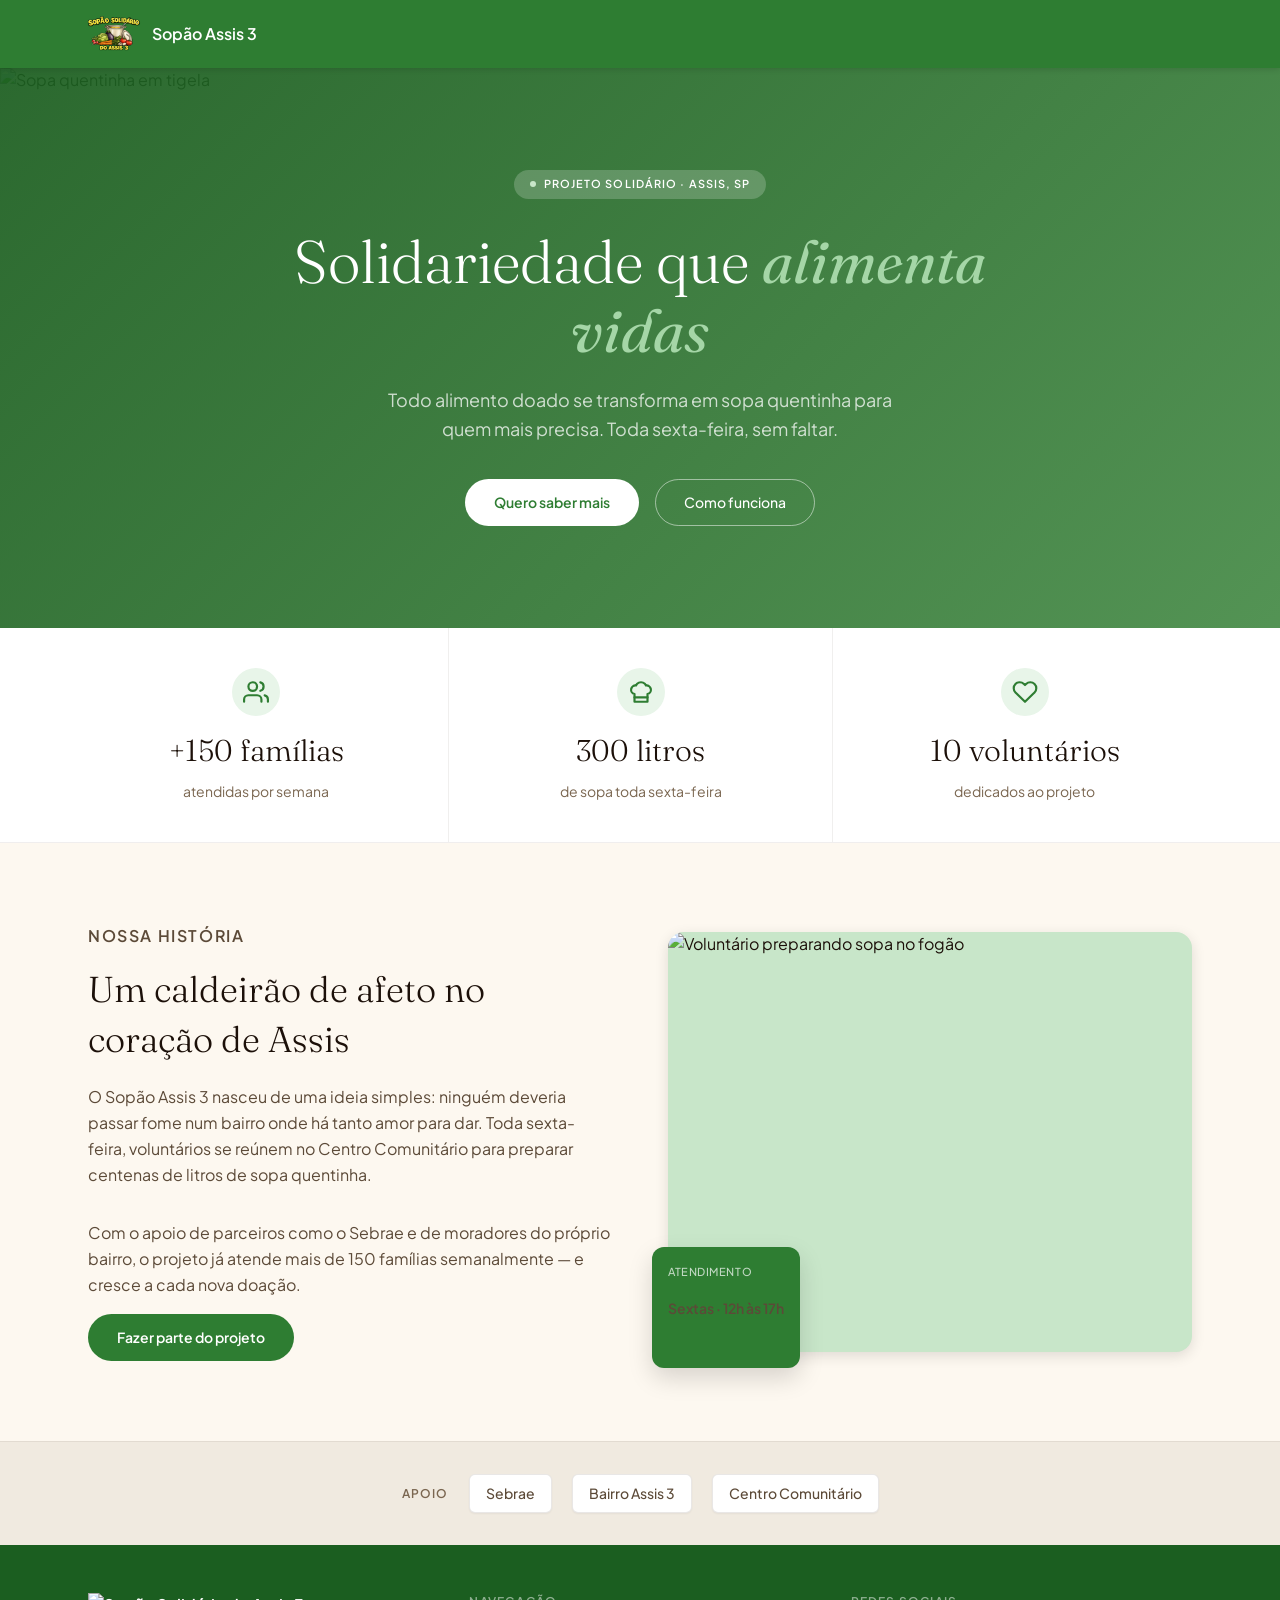
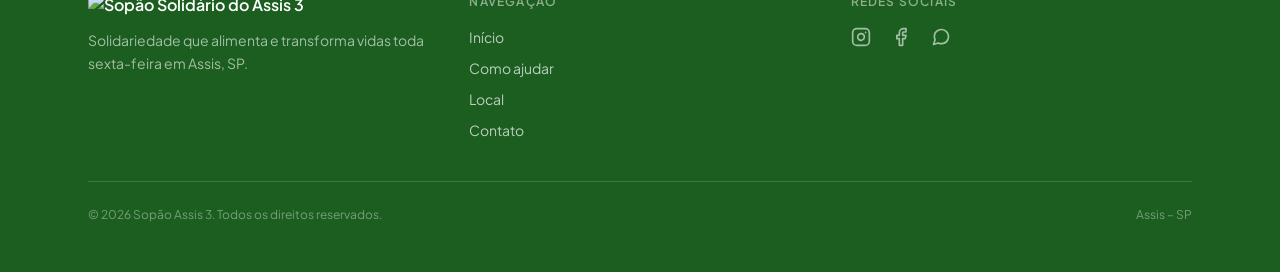
==== commit d30af59d: "Atualizar o index.html" ====
--- a/index.html
+++ b/index.html
@@ -14,26 +14,11 @@
     <header class="site-header">
       <div class="nav-row">
         <a href="index.html" class="brand">
-          <img class="logo" src="assets/foto/Logo_Sopao.png" alt="Sopão Solidário do Assis 3">
+          <img class="logo" src="Logo_Sopao.png" alt="Sopão Solidário do Assis 3">
           <span>Sopão Assis 3</span>
         </a>
 
-        <nav class="nav-links">
-          <a href="index.html" aria-current="page">Início</a>
-          <a href="como-ajudar.html">Como ajudar</a>
-          <a href="Local.html">Local</a>
-          <a href="contato.html">Contato</a>
-          
-        </nav>
-
-        <div class="nav-actions">
-          <a href="contato.html" class="btn btn-white nav-cta">Quero ajudar</a>
-          <input type="checkbox" id="nav-toggle" class="nav-toggle" />
-          <label for="nav-toggle" class="nav-toggle-label" aria-label="Abrir menu">
-            <svg class="icon-menu" viewBox="0 0 24 24" fill="none" stroke="currentColor" stroke-width="2" stroke-linecap="round" stroke-linejoin="round"><line x1="4" y1="6" x2="20" y2="6"/><line x1="4" y1="12" x2="20" y2="12"/><line x1="4" y1="18" x2="20" y2="18"/></svg>
-            <svg class="icon-close" viewBox="0 0 24 24" fill="none" stroke="currentColor" stroke-width="2" stroke-linecap="round" stroke-linejoin="round"><line x1="18" y1="6" x2="6" y2="18"/><line x1="6" y1="6" x2="18" y2="18"/></svg>
-          </label>
-        </div>
+    
       </div>
 
     </header>
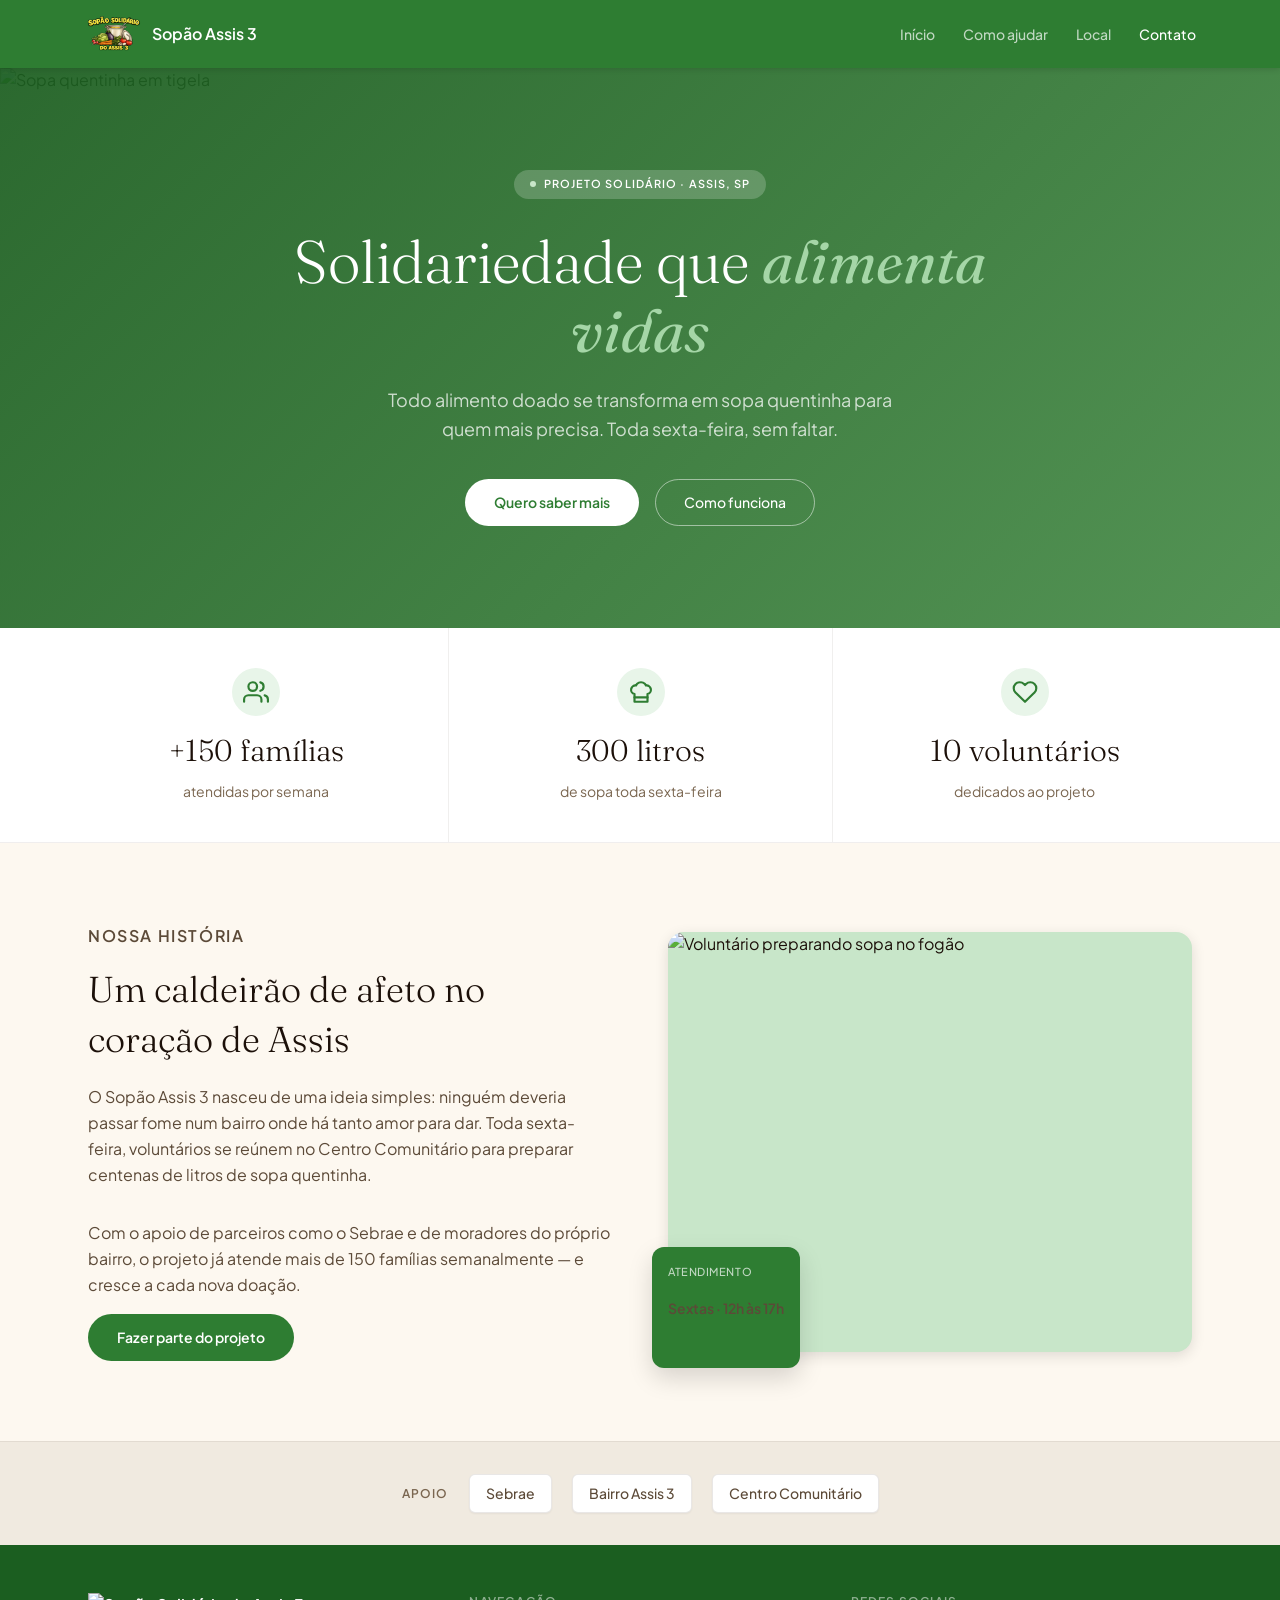
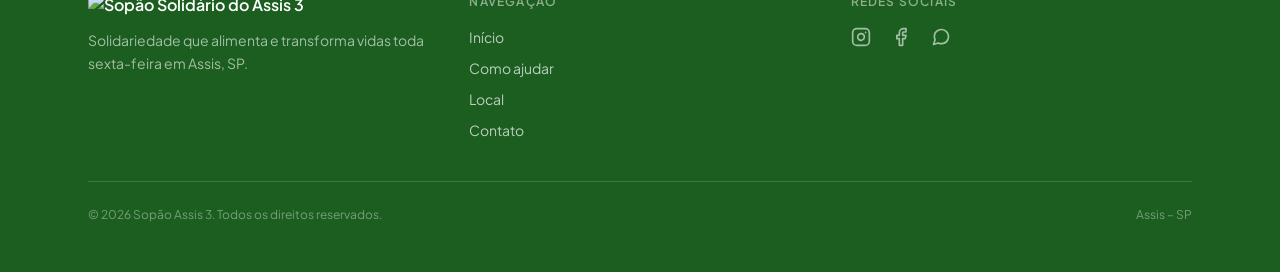
==== commit 69c0f273: "Atualizar o index.html" ====
--- a/index.html
+++ b/index.html
@@ -17,7 +17,12 @@
           <img class="logo" src="Logo_Sopao.png" alt="Sopão Solidário do Assis 3">
           <span>Sopão Assis 3</span>
         </a>
-
+      <nav class="nav-links">
+          <a href="index.html">Início</a>
+          <a href="como-ajudar.html">Como ajudar</a>
+          <a href="Local.html">Local</a>
+          <a href="contato.html" aria-current="page">Contato</a>
+        </nav>
     
       </div>
 
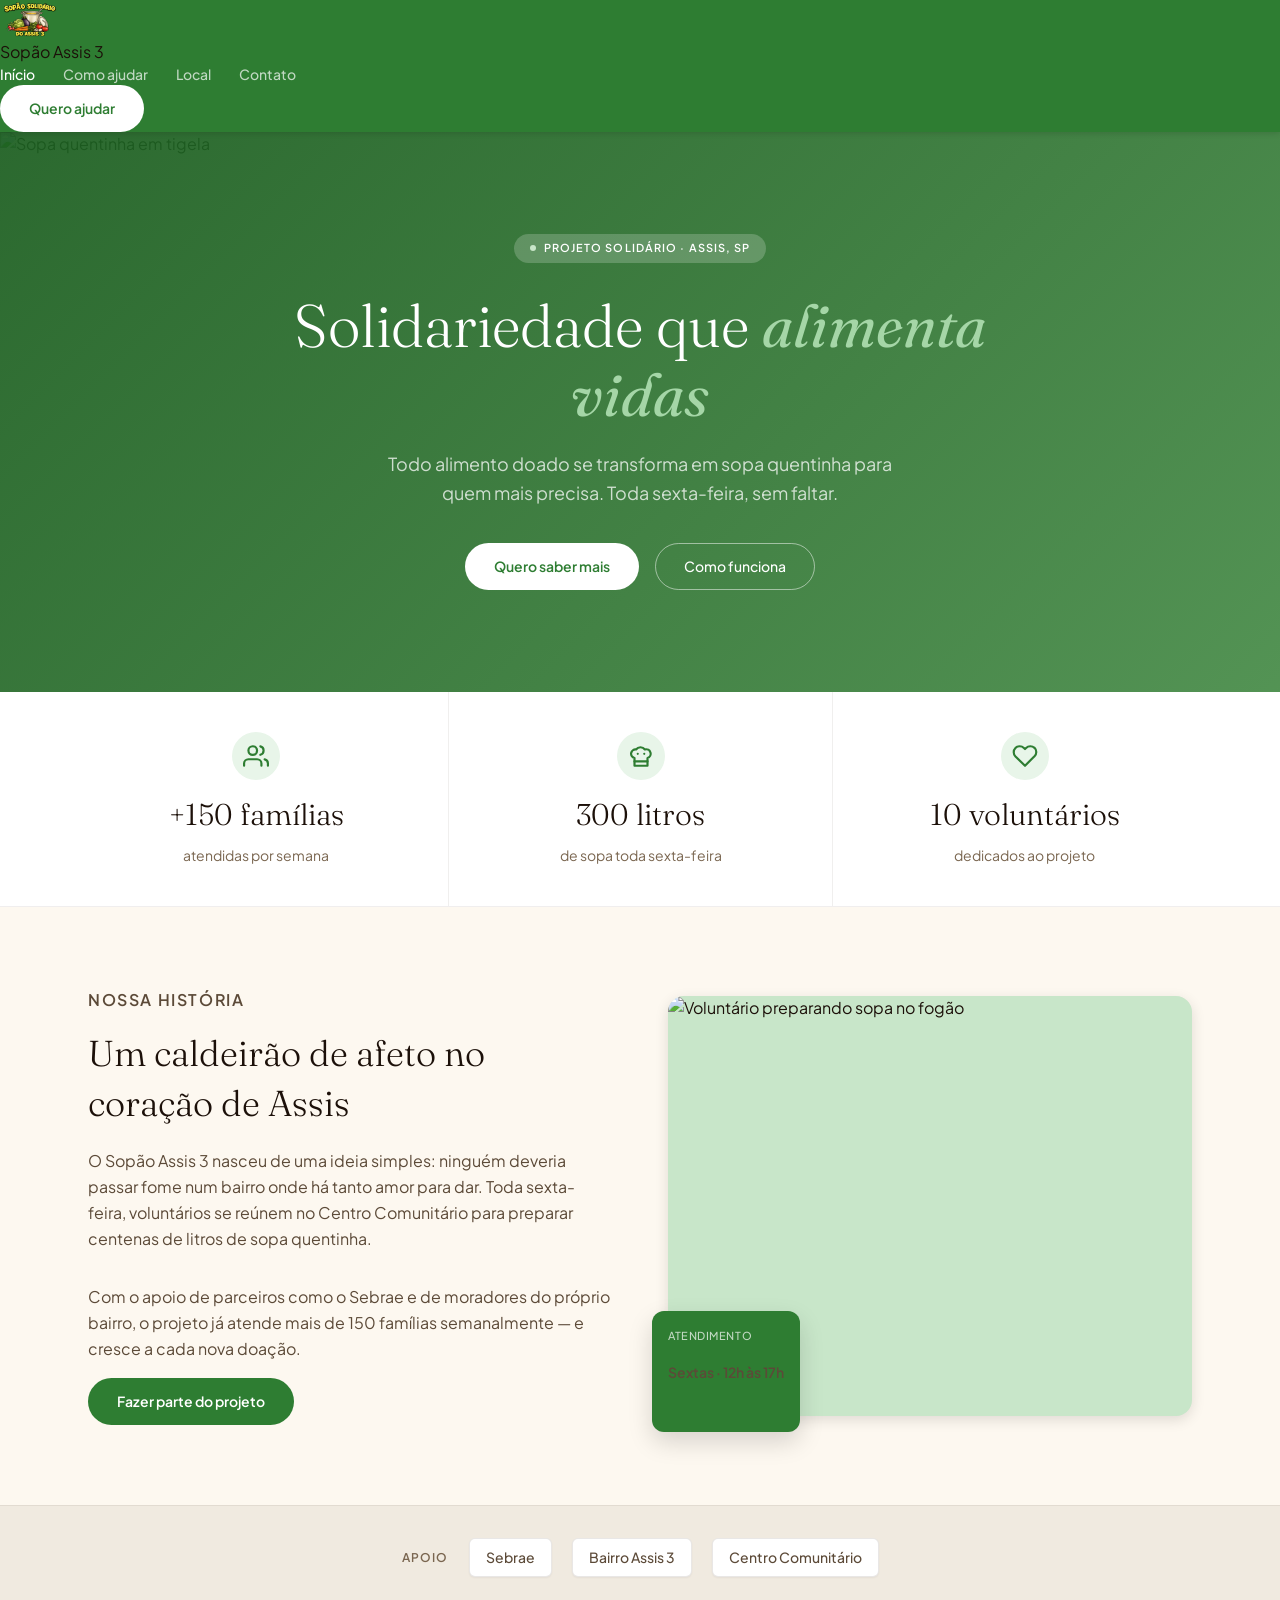
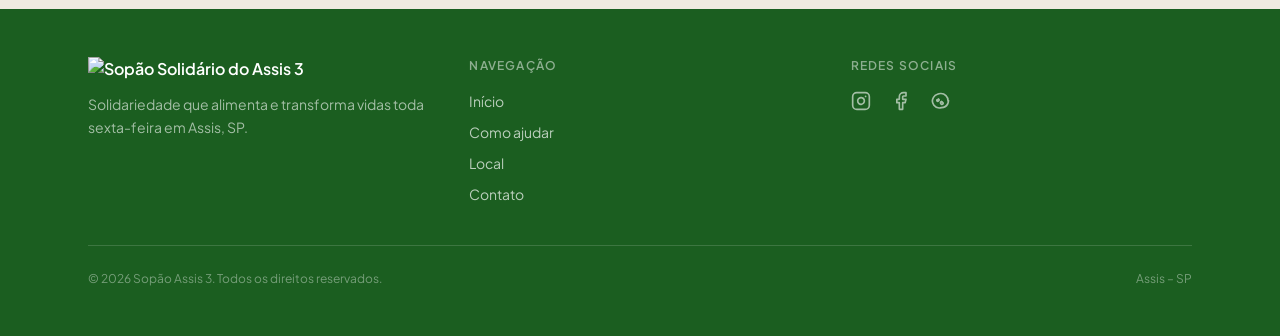
==== commit 732bf246: "Padroniza a navbar e o menu mobile em todas as páginas do projeto" ====
--- a/index.html
+++ b/index.html
@@ -7,26 +7,51 @@
     <meta name="description" content="Solidariedade que alimenta e transforma vidas toda sexta-feira em Assis, SP." />
     <link rel="preconnect" href="https://fonts.googleapis.com">
     <link rel="preconnect" href="https://fonts.gstatic.com" crossorigin>
-    <link href="https://fonts.googleapis.com/css2?family=Fraunces:ital,opsz,wght@0,9..144,300;0,9..144,400;0,9..144,500;0,9..144,600;1,9..144,300;1,9..144,400;1,9..144,500&family=Plus+Jakarta+Sans:wght@400;500;600&display=swap" rel="stylesheet">
+    <link href="https://fonts.googleapis.com/css2?family=Fraunces:ital,opsz,wght@0,9..144,300;0,9..144,400;0,9..144,500;0,9..144,600;1,9..144,300;1,9..144,400;1,9..144,500&family=Plus+Jakarta+Sans:wght@400;500;600;700;800&display=swap" rel="stylesheet">
     <link rel="stylesheet" href="styles.css">
   </head>
   <body>
     <header class="site-header">
+      <input type="checkbox" id="nav-toggle" class="nav-toggle" />
+
       <div class="nav-row">
         <a href="index.html" class="brand">
           <img class="logo" src="Logo_Sopao.png" alt="Sopão Solidário do Assis 3">
           <span>Sopão Assis 3</span>
         </a>
-      <nav class="nav-links">
-          <a href="index.html">Início</a>
+
+        <nav class="nav-links" aria-label="Menu principal">
+          <a href="index.html" aria-current="page">Início</a>
           <a href="como-ajudar.html">Como ajudar</a>
           <a href="Local.html">Local</a>
-          <a href="contato.html" aria-current="page">Contato</a>
+          <a href="contato.html">Contato</a>
         </nav>
-    
+
+        <div class="nav-actions">
+          <a href="contato.html" class="btn btn-white nav-cta">Quero ajudar</a>
+          <label for="nav-toggle" class="nav-toggle-label" aria-label="Abrir menu">
+            <svg class="icon-menu" viewBox="0 0 24 24" fill="none" stroke="currentColor" stroke-width="2" stroke-linecap="round" stroke-linejoin="round" aria-hidden="true">
+              <line x1="4" y1="6" x2="20" y2="6"/>
+              <line x1="4" y1="12" x2="20" y2="12"/>
+              <line x1="4" y1="18" x2="20" y2="18"/>
+            </svg>
+            <svg class="icon-close" viewBox="0 0 24 24" fill="none" stroke="currentColor" stroke-width="2" stroke-linecap="round" stroke-linejoin="round" aria-hidden="true">
+              <line x1="18" y1="6" x2="6" y2="18"/>
+              <line x1="6" y1="6" x2="18" y2="18"/>
+            </svg>
+          </label>
+        </div>
       </div>
 
+      <div class="mobile-menu">
+        <a href="index.html" aria-current="page">Início</a>
+        <a href="como-ajudar.html">Como ajudar</a>
+        <a href="Local.html">Local</a>
+        <a href="contato.html">Contato</a>
+        <a href="contato.html" class="btn btn-white">Quero ajudar</a>
+      </div>
     </header>
+
     <main>
       <section class="hero">
         <img class="hero-bg" src="https://images.unsplash.com/photo-1696071506684-98cc784a89df?w=1400&h=700&fit=crop&auto=format" alt="Sopa quentinha em tigela" />
@@ -49,17 +74,17 @@
         <div class="stats-grid">
           <div class="stat">
             <div class="stat-icon"><svg viewBox="0 0 24 24" fill="none" stroke="currentColor" stroke-width="2" stroke-linecap="round" stroke-linejoin="round"><path d="M17 21v-2a4 4 0 0 0-4-4H5a4 4 0 0 0-4 4v2"/><circle cx="9" cy="7" r="4"/><path d="M23 21v-2a4 4 0 0 0-3-3.87"/><path d="M16 3.13a4 4 0 0 1 0 7.75"/></svg></div>
-            <span class="stat-value">+150 fam&iacute;lias</span>
+            <span class="stat-value">+150 famílias</span>
             <span class="stat-label">atendidas por semana</span>
           </div>
           <div class="stat">
-            <div class="stat-icon"><svg viewBox="0 0 24 24" fill="none" stroke="currentColor" stroke-width="2" stroke-linecap="round" stroke-linejoin="round"><path d="M6 13.87A4 4 0 0 1 7.41 6a5.11 5.11 0 0 1 1.05-1.54 5 5 0 0 1 7.08 0A5.11 5.11 0 0 1 16.59 6 4 4 0 0 1 18 13.87V21H6Z"/><line x1="6" y1="17" x2="18" y2="17"/></svg></div>
+            <div class="stat-icon"><svg viewBox="0 0 24 24" fill="none" stroke="currentColor" stroke-width="2" stroke-linecap="round" stroke-linejoin="round"><path d="M6 13.87A4 4 0 0 1 7.41 6a5.11 5.11 0 0 1 8.18 0A4 4 0 0 1 18 13.87V21H6z"/><line x1="6" y1="17" x2="18" y2="17"/><path d="M9 10h.01"/><path d="M15 10h.01"/></svg></div>
             <span class="stat-value">300 litros</span>
             <span class="stat-label">de sopa toda sexta-feira</span>
           </div>
           <div class="stat">
-            <div class="stat-icon"><svg viewBox="0 0 24 24" fill="none" stroke="currentColor" stroke-width="2" stroke-linecap="round" stroke-linejoin="round"><path d="M20.8 4.6a5.5 5.5 0 0 0-7.8 0L12 5.6l-1-1a5.5 5.5 0 0 0-7.8 7.8l1 1L12 21l7.8-7.6 1-1a5.5 5.5 0 0 0 0-7.8z"/></svg></div>
-            <span class="stat-value">10 volunt&aacute;rios</span>
+            <div class="stat-icon"><svg viewBox="0 0 24 24" fill="none" stroke="currentColor" stroke-width="2" stroke-linecap="round" stroke-linejoin="round"><path d="M20.8 4.6a5.5 5.5 0 0 0-7.8 0L12 5.6l-1-1a5.5 5.5 0 0 0-7.8 7.8l1 1L12 21l7.8-7.8 1-1a5.5 5.5 0 0 0 0-7.8z"/></svg></div>
+            <span class="stat-value">10 voluntários</span>
             <span class="stat-label">dedicados ao projeto</span>
           </div>
         </div>
@@ -67,18 +92,18 @@
 
       <section class="story">
         <div>
-          <p class="eyebrow">Nossa hist&oacute;ria</p>
-          <h2>Um caldeir&atilde;o de afeto no cora&ccedil;&atilde;o de Assis</h2>
-          <p>O Sop&atilde;o Assis 3 nasceu de uma ideia simples: ningu&eacute;m deveria passar fome num bairro onde h&aacute; tanto amor para dar. Toda sexta-feira, volunt&aacute;rios se re&uacute;nem no Centro Comunit&aacute;rio para preparar centenas de litros de sopa quentinha.</p>
-          <p>Com o apoio de parceiros como o Sebrae e de moradores do pr&oacute;prio bairro, o projeto j&aacute; atende mais de 150 fam&iacute;lias semanalmente &mdash; e cresce a cada nova doa&ccedil;&atilde;o.</p>
+          <p class="eyebrow">Nossa história</p>
+          <h2>Um caldeirão de afeto no coração de Assis</h2>
+          <p>O Sopão Assis 3 nasceu de uma ideia simples: ninguém deveria passar fome num bairro onde há tanto amor para dar. Toda sexta-feira, voluntários se reúnem no Centro Comunitário para preparar centenas de litros de sopa quentinha.</p>
+          <p>Com o apoio de parceiros como o Sebrae e de moradores do próprio bairro, o projeto já atende mais de 150 famílias semanalmente — e cresce a cada nova doação.</p>
           <a href="como-ajudar.html" class="btn btn-primary">Fazer parte do projeto</a>
         </div>
 
         <div class="story-media">
-          <img src="https://images.unsplash.com/photo-1652458316645-07971d6e52ea?w=700&h=520&fit=crop&auto=format" alt="Volunt&aacute;rio preparando sopa no fog&atilde;o" />
+          <img src="https://images.unsplash.com/photo-1652458316645-07971d6e52ea?w=700&h=520&fit=crop&auto=format" alt="Voluntário preparando sopa no fogão" />
           <div class="story-badge">
             <p>Atendimento</p>
-            <p>Sextas &middot; 12h &agrave;s 17h</p>
+            <p>Sextas &middot; 12h às 17h</p>
           </div>
         </div>
       </section>
@@ -88,7 +113,7 @@
           <span class="partners-label">Apoio</span>
           <span class="partner-chip">Sebrae</span>
           <span class="partner-chip">Bairro Assis 3</span>
-          <span class="partner-chip">Centro Comunit&aacute;rio</span>
+          <span class="partner-chip">Centro Comunitário</span>
         </div>
       </section>
     </main>
@@ -116,10 +141,8 @@
             <h4 class="footer-heading">Redes sociais</h4>
             <div class="footer-social">
               <a href="https://www.instagram.com/sopaoassis3?utm_source=ig_web_button_share_sheet&vrfl=ZDNlZDc0MzIxNw==" aria-label="Instagram" target="_blank"><svg viewBox="0 0 24 24" fill="none" stroke="currentColor" stroke-width="2" stroke-linecap="round" stroke-linejoin="round"><rect x="2" y="2" width="20" height="20" rx="5" ry="5"/><path d="M16 11.37A4 4 0 1 1 12.63 8 4 4 0 0 1 16 11.37z"/><line x1="17.5" y1="6.5" x2="17.51" y2="6.5"/></svg></a>
-
               <a href="https://www.facebook.com/Sopaomaosaarteassis3" aria-label="Facebook" target="_blank"><svg viewBox="0 0 24 24" fill="none" stroke="currentColor" stroke-width="2" stroke-linecap="round" stroke-linejoin="round"><path d="M18 2h-3a5 5 0 0 0-5 5v3H7v4h3v8h4v-8h3l1-4h-4V7a1 1 0 0 1 1-1h3z"/></svg></a>
-
-              <a href="https://wa.me/5518997917614" aria-label="WhatsApp" target="_blank"><svg viewBox="0 0 24 24" fill="none" stroke="currentColor" stroke-width="2" stroke-linecap="round" stroke-linejoin="round"><path d="M21 11.5a8.38 8.38 0 0 1-.9 3.8 8.5 8.5 0 0 1-7.6 4.7 8.38 8.38 0 0 1-3.8-.9L3 21l1.9-5.7a8.38 8.38 0 0 1-.9-3.8 8.5 8.5 0 0 1 4.7-7.6 8.38 8.38 0 0 1 3.8-.9h.5a8.48 8.48 0 0 1 8 8v.5z"/></svg></a>
+              <a href="https://wa.me/5518997917614" aria-label="WhatsApp" target="_blank"><svg viewBox="0 0 24 24" fill="none" stroke="currentColor" stroke-width="2" stroke-linecap="round" stroke-linejoin="round"><path d="M21 11.5a8.38 8.38 0 0 1-.9 3.8 8.5 8.5 0 0 1-7.6 4.7A8.38 8.38 0 0 1 3 7.6 8.5 8.5 0 0 1 7.7 3.9a8.38 8.38 0 0 1 3.8-.9h.5a8.48 8.48 0 0 1 8.4 8.4v.5z"/><path d="M9 9.5c.2.3.4.5.6.8s.2.6.1.9c-.1.3-.4.5-.7.7-.3.2-.5.4-.8.5-.3.1-.6.1-.8-.1-.2-.2-.3-.5-.4-.8-.1-.3-.1-.7.1-.9.2-.2.5-.3.8-.3h.1c.2.1.4.2.5.5z"/><path d="M12.5 12.5c.6.5 1.2.9 1.7 1.5.3.3.5.7.4 1.1-.1.4-.4.7-.8.8-.4.1-.9.1-1.3-.1-.4-.2-.7-.5-.9-.9-.2-.4-.3-.8-.2-1.2.1-.3.4-.6.7-.8.2-.1.4-.1.6.1z"/></svg></a>
             </div>
           </div>
         </div>
--- a/styles.css
+++ b/styles.css
@@ -113,24 +113,7 @@
   background-color: var(--primary);
   box-shadow: 0 1px 6px rgba(0,0,0,0.15);
 }
-.nav-row {
-  max-width: var(--container-max);
-  margin-inline: auto;
-  padding: 0.875rem 1.25rem;
-  display: flex;
-  align-items: center;
-  justify-content: space-between;
-  gap: 1.5rem;
-}
-.brand {
-  display: flex;
-  align-items: center;
-  gap: 0.5rem;
-  color: #fff;
-  font-weight: 600;
-  font-size: 1rem;
-  flex-shrink: 0;
-}
+
 .nav-links {
   display: none;
   align-items: center;
@@ -146,14 +129,7 @@
 .nav-links a[aria-current="page"] {
   color: #fff;
 }
-.nav-actions {
-  display: flex;
-  align-items: center;
-  gap: 0.75rem;
-}
-.nav-cta {
-  display: none;
-}
+
 .nav-toggle-label {
   display: inline-flex;
   color: #fff;
@@ -169,23 +145,7 @@
   pointer-events: none;
 }
 
-.mobile-menu {
-  display: none;
-  background-color: var(--primary-dark);
-  border-top: 1px solid rgba(255,255,255,0.2);
-  padding: 1rem 1.25rem;
-  flex-direction: column;
-  gap: 1rem;
-}
-.mobile-menu a {
-  color: rgba(255,255,255,0.9);
-  font-size: 0.875rem;
-  font-weight: 500;
-}
-.mobile-menu .btn {
-  align-self: flex-start;
-  margin-top: 0.25rem;
-}
+
 
 .nav-toggle:checked ~ .mobile-menu {
   display: flex;
